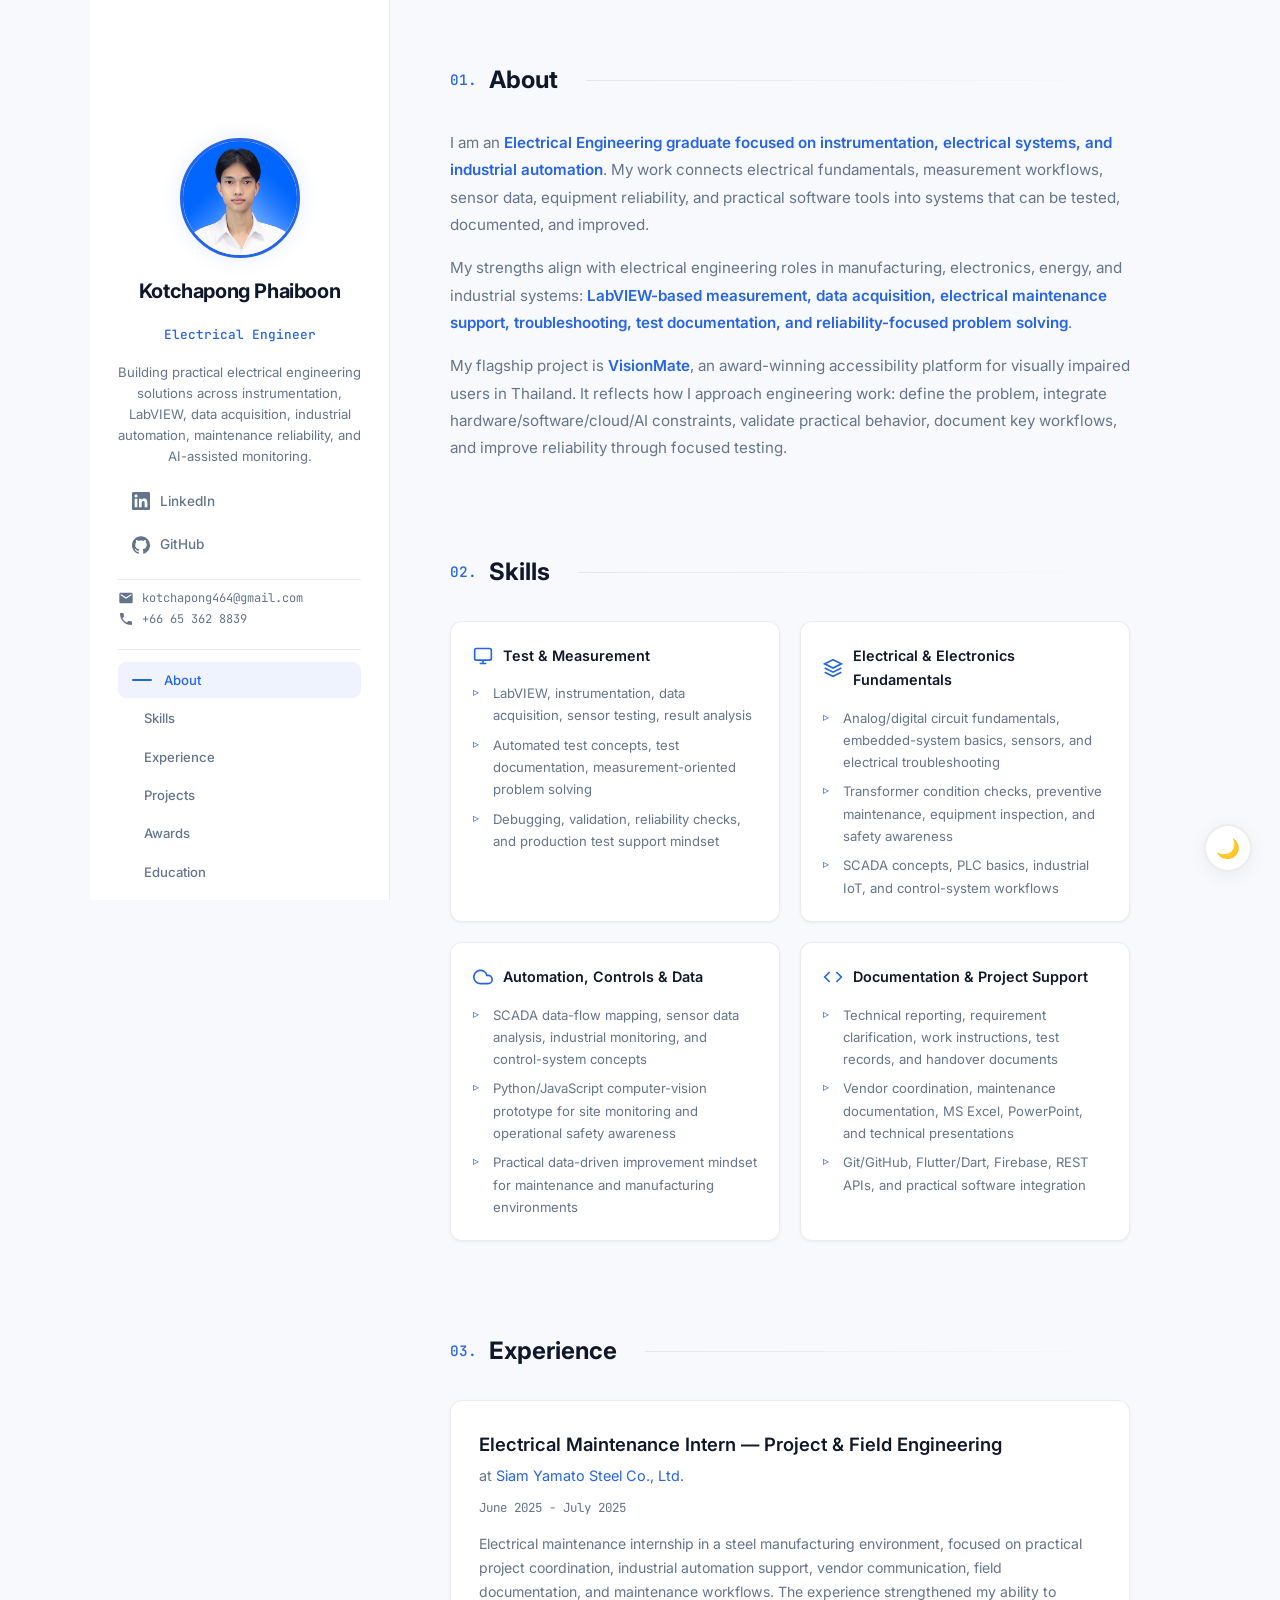
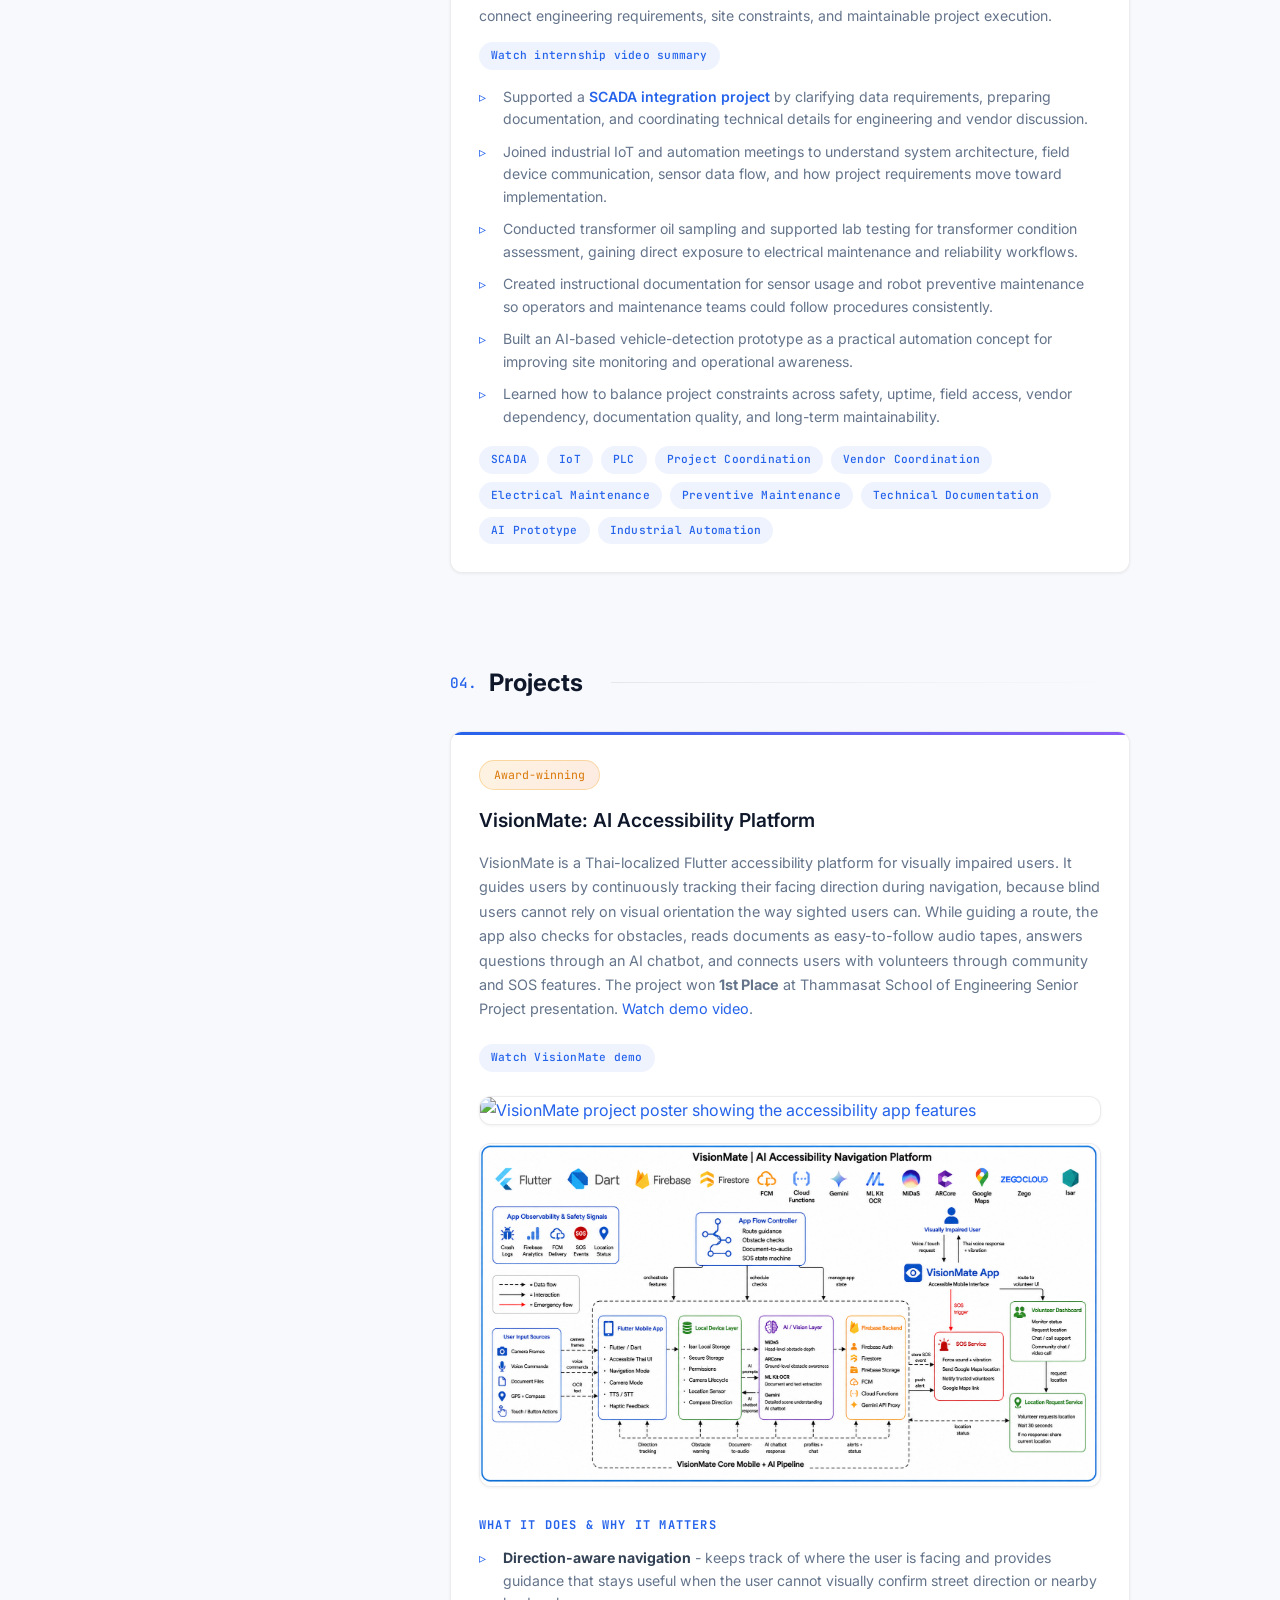
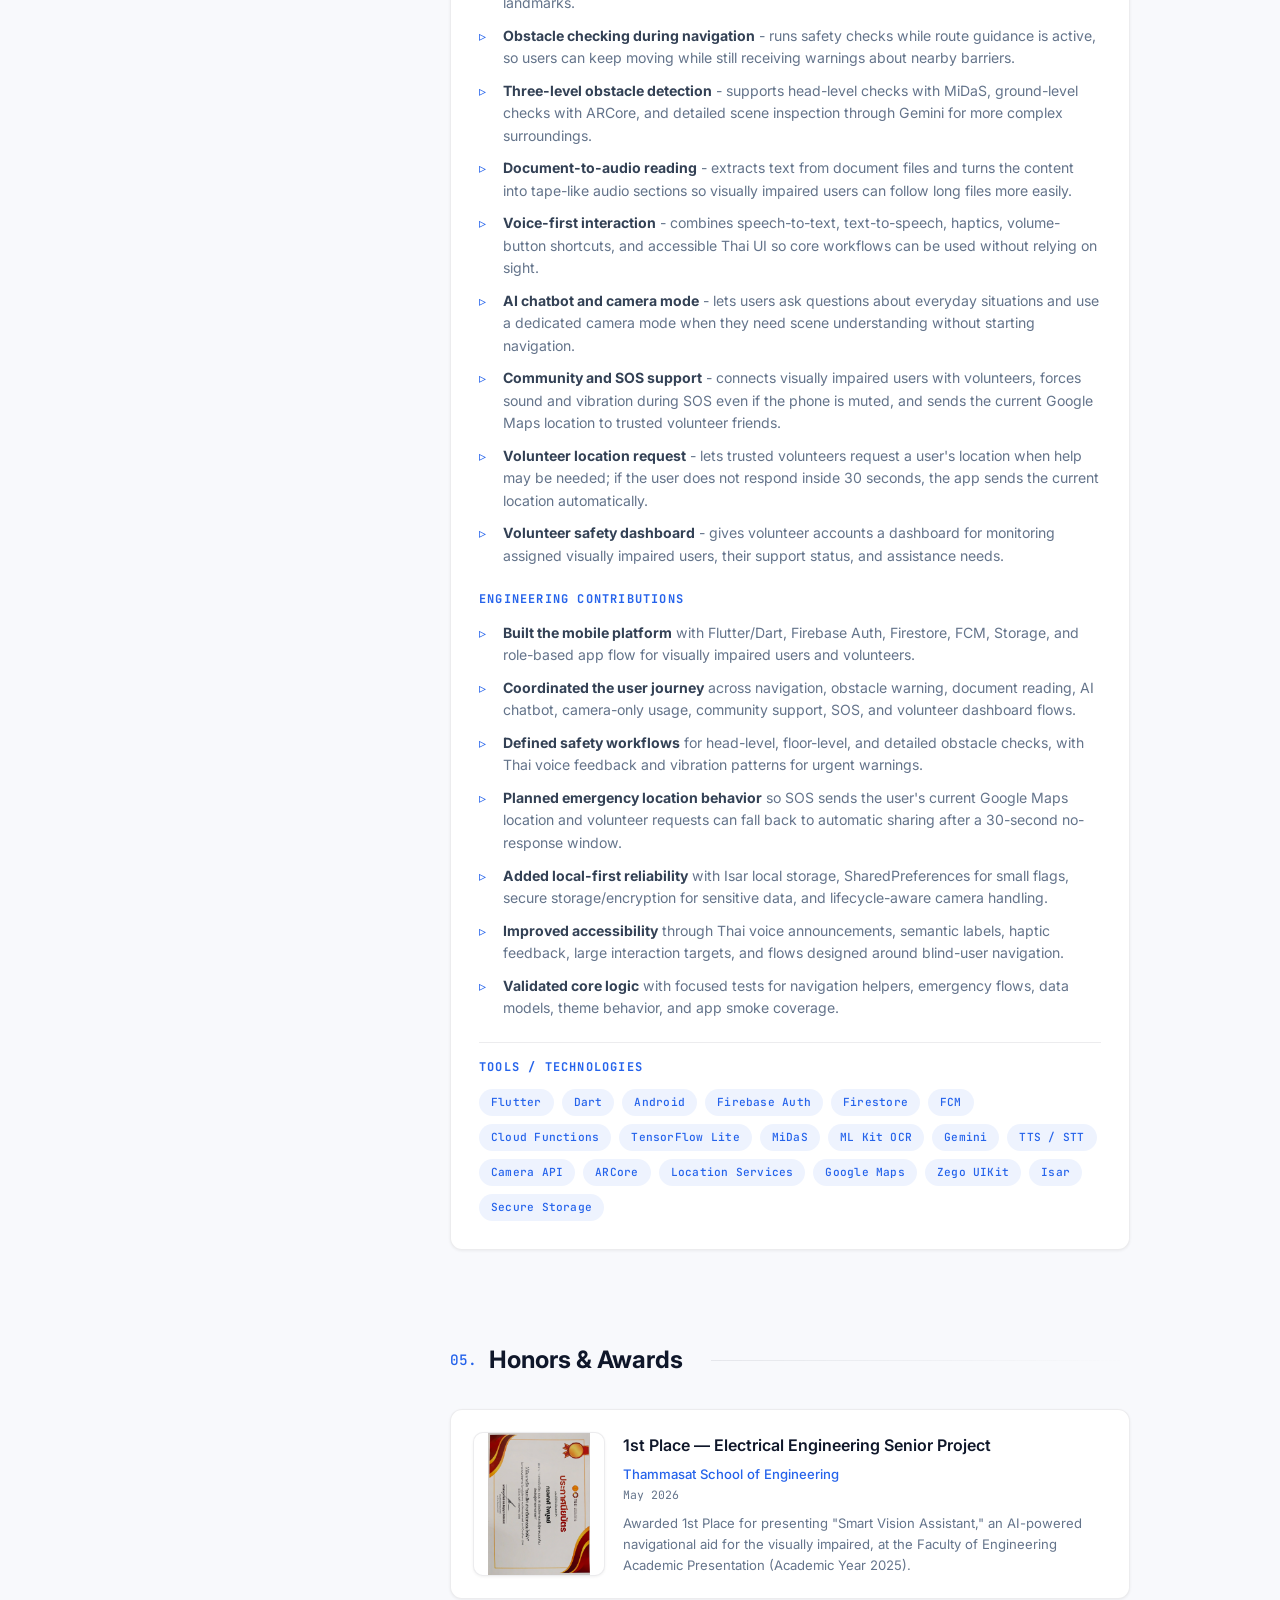
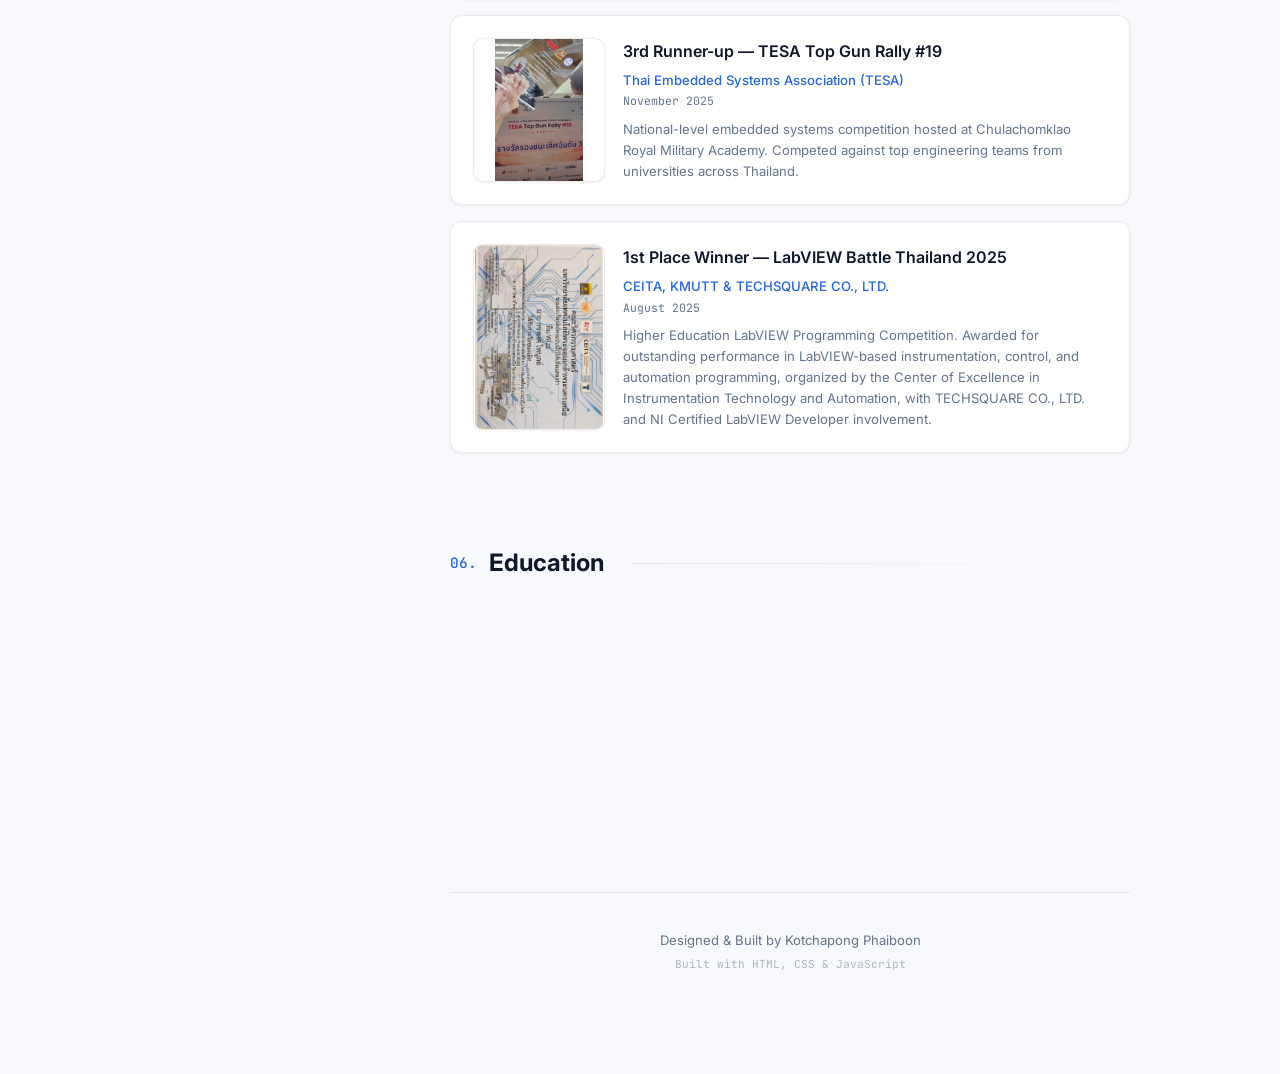
==== electrical/index.html @ c4447642 "Add electrical engineering portfolio" ====
﻿<!DOCTYPE html>
<html lang="en">

<head>
  <meta charset="UTF-8" />
  <meta name="viewport" content="width=device-width, initial-scale=1.0" />
  <title>Kotchapong Phaiboon | Electrical Engineer</title>
  <meta name="description"
    content="Portfolio of Kotchapong Phaiboon — Electrical Engineer focused on LabVIEW, instrumentation, test and measurement, industrial automation, electrical maintenance, and AI-assisted engineering projects." />
  <meta property="og:title" content="Kotchapong Phaiboon | Electrical Engineer" />
  <meta property="og:description"
    content="Electrical Engineer focused on LabVIEW, instrumentation, test and measurement, industrial automation, electrical maintenance, and AI-assisted engineering projects." />
  <meta property="og:type" content="website" />
  <link rel="preconnect" href="https://fonts.googleapis.com" />
  <link rel="preconnect" href="https://fonts.gstatic.com" crossorigin />
  <link
    href="https://fonts.googleapis.com/css2?family=Inter:wght@300;400;500;600;700&family=JetBrains+Mono:wght@400;500&display=swap"
    rel="stylesheet" />
  <link rel="stylesheet" href="style.css?v=8" />
</head>

<body>
  <div class="page-wrapper">
    <!-- ============ SIDEBAR ============ -->
    <aside class="sidebar" id="sidebar">
      <button class="mobile-close" id="mobile-close" aria-label="Close menu">&times;</button>
      <div class="sidebar-inner">
        <div class="profile-photo-wrapper">
          <img src="รูปภาพหน้าตรง.jpg" alt="Kotchapong Phaiboon" class="profile-photo"
            onerror="this.src='data:image/svg+xml,<svg xmlns=%22http://www.w3.org/2000/svg%22 width=%22120%22 height=%22120%22 viewBox=%220 0 120 120%22><rect fill=%22%231e293b%22 width=%22120%22 height=%22120%22/><text fill=%22%232563eb%22 font-size=%2240%22 x=%2250%25%22 y=%2255%25%22 text-anchor=%22middle%22>KP</text></svg>'" />
        </div>
        <h1 class="sidebar-name">Kotchapong Phaiboon</h1>
        <p class="sidebar-title">Electrical Engineer</p>
        <p class="sidebar-bio">Building practical electrical engineering solutions across instrumentation, LabVIEW, data acquisition, industrial automation, maintenance reliability, and AI-assisted monitoring.</p>

        <div class="sidebar-links">
          <a href="https://www.linkedin.com/in/kotchapong-phaiboon/" target="_blank" rel="noopener"
            class="sidebar-link">
            <svg width="18" height="18" viewBox="0 0 24 24" fill="currentColor">
              <path
                d="M20.447 20.452h-3.554v-5.569c0-1.328-.027-3.037-1.852-3.037-1.853 0-2.136 1.445-2.136 2.939v5.667H9.351V9h3.414v1.561h.046c.477-.9 1.637-1.85 3.37-1.85 3.601 0 4.267 2.37 4.267 5.455v6.286zM5.337 7.433c-1.144 0-2.063-.926-2.063-2.065 0-1.138.92-2.063 2.063-2.063 1.14 0 2.064.925 2.064 2.063 0 1.139-.925 2.065-2.064 2.065zm1.782 13.019H3.555V9h3.564v11.452zM22.225 0H1.771C.792 0 0 .774 0 1.729v20.542C0 23.227.792 24 1.771 24h20.451C23.2 24 24 23.227 24 22.271V1.729C24 .774 23.2 0 22.222 0h.003z" />
            </svg>
            LinkedIn
          </a>
          <a href="https://github.com/kimkotchapong" target="_blank" rel="noopener" class="sidebar-link">
            <svg width="18" height="18" viewBox="0 0 24 24" fill="currentColor">
              <path
                d="M12 .297c-6.63 0-12 5.373-12 12 0 5.303 3.438 9.8 8.205 11.385.6.113.82-.258.82-.577 0-.285-.01-1.04-.015-2.04-3.338.724-4.042-1.61-4.042-1.61C4.422 18.07 3.633 17.7 3.633 17.7c-1.087-.744.084-.729.084-.729 1.205.084 1.838 1.236 1.838 1.236 1.07 1.835 2.809 1.305 3.495.998.108-.776.417-1.305.76-1.605-2.665-.3-5.466-1.332-5.466-5.93 0-1.31.465-2.38 1.235-3.22-.135-.303-.54-1.523.105-3.176 0 0 1.005-.322 3.3 1.23.96-.267 1.98-.399 3-.405 1.02.006 2.04.138 3 .405 2.28-1.552 3.285-1.23 3.285-1.23.645 1.653.24 2.873.12 3.176.765.84 1.23 1.91 1.23 3.22 0 4.61-2.805 5.625-5.475 5.92.42.36.81 1.096.81 2.22 0 1.606-.015 2.896-.015 3.286 0 .315.21.69.825.57C20.565 22.092 24 17.592 24 12.297c0-6.627-5.373-12-12-12" />
            </svg>
            GitHub
          </a>
        </div>

        <div class="sidebar-contact">
          <a href="mailto:kotchapong464@gmail.com" class="email-link">
            <svg width="16" height="16" viewBox="0 0 24 24" fill="currentColor">
              <path
                d="M20 4H4c-1.1 0-1.99.9-1.99 2L2 18c0 1.1.9 2 2 2h16c1.1 0 2-.9 2-2V6c0-1.1-.9-2-2-2zm0 4l-8 5-8-5V6l8 5 8-5v2z" />
            </svg>
            kotchapong464@gmail.com
          </a>
          <a href="tel:+66653628839" class="email-link">
            <svg width="16" height="16" viewBox="0 0 24 24" fill="currentColor">
              <path
                d="M6.62 10.79c1.44 2.83 3.76 5.15 6.59 6.59l2.2-2.2c.27-.27.67-.36 1.02-.24 1.12.37 2.33.57 3.57.57.55 0 1 .45 1 1V20c0 .55-.45 1-1 1C10.61 21 3 13.39 3 4c0-.55.45-1 1-1h3.5c.55 0 1 .45 1 1 0 1.24.2 2.45.57 3.57.11.35.03.74-.25 1.02l-2.2 2.2z" />
            </svg>
            +66 65 362 8839
          </a>
        </div>

        <nav class="sidebar-nav">
          <a href="#about" class="nav-link active" data-section="about">About</a>
          <a href="#skills" class="nav-link" data-section="skills">Skills</a>
          <a href="#experience" class="nav-link" data-section="experience">Experience</a>
          <a href="#projects" class="nav-link" data-section="projects">Projects</a>
          <a href="#awards" class="nav-link" data-section="awards">Awards</a>
          <a href="#education" class="nav-link" data-section="education">Education</a>
        </nav>
      </div>
    </aside>

    <!-- ============ MOBILE HEADER ============ -->
    <header class="mobile-header" id="mobile-header">
      <span class="mobile-logo">KP</span>
      <button class="hamburger" id="hamburger" aria-label="Open menu">
        <span></span><span></span><span></span>
      </button>
    </header>

    <!-- ============ MOBILE HERO (visible only on mobile) ============ -->
    <section class="mobile-hero">
      <div class="mobile-hero-inner">
        <div class="profile-photo-wrapper">
          <img src="รูปภาพหน้าตรง.jpg" 
               alt="Kotchapong Phaiboon" 
               class="profile-photo"
               onerror="this.src='data:image/svg+xml,<svg xmlns=%22http://www.w3.org/2000/svg%22 width=%22120%22 height=%22120%22 viewBox=%220 0 120 120%22><rect fill=%22%231e293b%22 width=%22120%22 height=%22120%22/><text fill=%22%232563eb%22 font-size=%2240%22 x=%2250%25%22 y=%2255%25%22 text-anchor=%22middle%22>KP</text></svg>'" />
        </div>
        <h1 class="sidebar-name">Kotchapong Phaiboon</h1>
        <p class="sidebar-title">Electrical Engineer</p>
        <p class="sidebar-bio">Building practical electrical engineering solutions across instrumentation, LabVIEW, data acquisition, industrial automation, maintenance reliability, and AI-assisted monitoring.</p>
        <div class="mobile-hero-links">
          <a href="https://www.linkedin.com/in/kotchapong-phaiboon/" target="_blank" rel="noopener">LinkedIn</a>
          <span>|</span>
          <a href="https://github.com/kimkotchapong" target="_blank" rel="noopener">GitHub</a>
        </div>
        <p class="mobile-hero-email">kotchapong464@gmail.com</p>
        <p class="mobile-hero-email">+66 65 362 8839</p>
      </div>
    </section>

    <!-- ============ MAIN CONTENT ============ -->
    <main class="main-content">

      <!-- ABOUT -->
      <section id="about" class="section">
        <h2 class="section-heading"><span class="heading-number">01.</span> About</h2>
        <div class="about-content">
          <p>I am an <span class="highlight">Electrical Engineering graduate focused on instrumentation, electrical systems, and industrial automation</span>. My work connects electrical fundamentals, measurement workflows, sensor data, equipment reliability, and practical software tools into systems that can be tested, documented, and improved.</p>
          <p>My strengths align with electrical engineering roles in manufacturing, electronics, energy, and industrial systems: <span class="highlight">LabVIEW-based measurement, data acquisition, electrical maintenance support, troubleshooting, test documentation, and reliability-focused problem solving</span>.</p>
          <p>My flagship project is <span class="highlight">VisionMate</span>, an award-winning accessibility platform for visually impaired users in Thailand. It reflects how I approach engineering work: define the problem, integrate hardware/software/cloud/AI constraints, validate practical behavior, document key workflows, and improve reliability through focused testing.</p>
        </div>
      </section>

      <!-- SKILLS -->
      <section id="skills" class="section">
        <h2 class="section-heading"><span class="heading-number">02.</span> Skills</h2>
        <div class="skills-grid">
          <div class="skill-category">
            <h3 class="skill-category-title">
              <svg width="20" height="20" viewBox="0 0 24 24" fill="none" stroke="currentColor" stroke-width="2">
                <rect x="2" y="3" width="20" height="14" rx="2" />
                <path d="M8 21h8M12 17v4" />
              </svg>
              Test & Measurement
            </h3>
            <ul class="skill-list">
              <li>LabVIEW, instrumentation, data acquisition, sensor testing, result analysis</li>
              <li>Automated test concepts, test documentation, measurement-oriented problem solving</li>
              <li>Debugging, validation, reliability checks, and production test support mindset</li>
            </ul>
          </div>
          <div class="skill-category">
            <h3 class="skill-category-title">
              <svg width="20" height="20" viewBox="0 0 24 24" fill="none" stroke="currentColor" stroke-width="2">
                <path d="M12 2L2 7l10 5 10-5-10-5zM2 17l10 5 10-5M2 12l10 5 10-5" />
              </svg>
              Electrical & Electronics Fundamentals
            </h3>
            <ul class="skill-list">
              <li>Analog/digital circuit fundamentals, embedded-system basics, sensors, and electrical troubleshooting</li>
              <li>Transformer condition checks, preventive maintenance, equipment inspection, and safety awareness</li>
              <li>SCADA concepts, PLC basics, industrial IoT, and control-system workflows</li>
            </ul>
          </div>
          <div class="skill-category">
            <h3 class="skill-category-title">
              <svg width="20" height="20" viewBox="0 0 24 24" fill="none" stroke="currentColor" stroke-width="2">
                <path d="M18 10h-1.26A8 8 0 1 0 9 20h9a5 5 0 0 0 0-10z" />
              </svg>
              Automation, Controls & Data
            </h3>
            <ul class="skill-list">
              <li>SCADA data-flow mapping, sensor data analysis, industrial monitoring, and control-system concepts</li>
              <li>Python/JavaScript computer-vision prototype for site monitoring and operational safety awareness</li>
              <li>Practical data-driven improvement mindset for maintenance and manufacturing environments</li>
            </ul>
          </div>
          <div class="skill-category">
            <h3 class="skill-category-title">
              <svg width="20" height="20" viewBox="0 0 24 24" fill="none" stroke="currentColor" stroke-width="2">
                <polyline points="16 18 22 12 16 6" />
                <polyline points="8 6 2 12 8 18" />
              </svg>
              Documentation & Project Support
            </h3>
            <ul class="skill-list">
              <li>Technical reporting, requirement clarification, work instructions, test records, and handover documents</li>
              <li>Vendor coordination, maintenance documentation, MS Excel, PowerPoint, and technical presentations</li>
              <li>Git/GitHub, Flutter/Dart, Firebase, REST APIs, and practical software integration</li>
            </ul>
          </div>
        </div>
      </section>

      <!-- EXPERIENCE -->
      <section id="experience" class="section">
        <h2 class="section-heading"><span class="heading-number">03.</span> Experience</h2>

        <div class="experience-card">
          <div class="exp-header">
            <div>
              <h3 class="exp-title">Electrical Maintenance Intern — Project & Field Engineering</h3>
              <p class="exp-company">at <a href="https://www.siamyamatosteel.com/" target="_blank" rel="noopener">Siam
                  Yamato Steel Co., Ltd.</a></p>
            </div>
            <span class="exp-date">June 2025 - July 2025</span>
          </div>
          <p class="exp-description">Electrical maintenance internship in a steel manufacturing environment, focused on practical project coordination, industrial automation support, vendor communication, field documentation, and maintenance workflows. The experience strengthened my ability to connect engineering requirements, site constraints, and maintainable project execution.</p>
          <div class="exp-tags exp-links">
            <a class="tag" href="https://youtu.be/-WompSlIecE" target="_blank" rel="noopener">Watch internship video summary</a>
          </div>
          <ul class="exp-list">
            <li>Supported a <span class="highlight">SCADA integration project</span> by clarifying data requirements, preparing documentation, and coordinating technical details for engineering and vendor discussion.</li>
            <li>Joined industrial IoT and automation meetings to understand system architecture, field device communication, sensor data flow, and how project requirements move toward implementation.</li>
            <li>Conducted transformer oil sampling and supported lab testing for transformer condition assessment, gaining direct exposure to electrical maintenance and reliability workflows.</li>
            <li>Created instructional documentation for sensor usage and robot preventive maintenance so operators and maintenance teams could follow procedures consistently.</li>
            <li>Built an AI-based vehicle-detection prototype as a practical automation concept for improving site monitoring and operational awareness.</li>
            <li>Learned how to balance project constraints across safety, uptime, field access, vendor dependency, documentation quality, and long-term maintainability.</li>
          </ul>
          <div class="exp-tags">
            <span class="tag">SCADA</span>
            <span class="tag">IoT</span>
            <span class="tag">PLC</span>
            <span class="tag">Project Coordination</span>
            <span class="tag">Vendor Coordination</span>
            <span class="tag">Electrical Maintenance</span>
            <span class="tag">Preventive Maintenance</span>
            <span class="tag">Technical Documentation</span>
            <span class="tag">AI Prototype</span>
            <span class="tag">Industrial Automation</span>
          </div>
        </div>
      </section>

      <!-- PROJECTS -->
      <section id="projects" class="section">
        <h2 class="section-heading"><span class="heading-number">04.</span> Projects</h2>

        <div class="project-card featured">
          <div class="project-badge">Award-winning</div>
          <h3 class="project-title">
            <a href="https://youtu.be/IBXbAliZxeI" target="_blank" rel="noopener">
              VisionMate: AI Accessibility Platform
              <svg width="16" height="16" viewBox="0 0 24 24" fill="none" stroke="currentColor" stroke-width="2">
                <path d="M18 13v6a2 2 0 0 1-2 2H5a2 2 0 0 1-2-2V8a2 2 0 0 1 2-2h6M15 3h6v6M10 14L21 3" />
              </svg>
            </a>
          </h3>
          <p class="project-description">VisionMate is a Thai-localized Flutter accessibility platform for visually impaired users. It guides users by continuously tracking their facing direction during navigation, because blind users cannot rely on visual orientation the way sighted users can. While guiding a route, the app also checks for obstacles, reads documents as easy-to-follow audio tapes, answers questions through an AI chatbot, and connects users with volunteers through community and SOS features. The project won <strong>1st Place</strong> at Thammasat School of Engineering Senior Project presentation. <a href="https://youtu.be/IBXbAliZxeI" target="_blank" rel="noopener">Watch demo video</a>.</p>
          <div class="exp-tags exp-links">
            <a class="tag" href="https://youtu.be/IBXbAliZxeI" target="_blank" rel="noopener">Watch VisionMate demo</a>
          </div>

          <div class="project-media">
            <a href="assets/projects/visionmate/poster.png" target="_blank" rel="noopener">
              <img src="assets/projects/visionmate/poster.png" alt="VisionMate project poster showing the accessibility app features" loading="lazy" />
            </a>
            <a href="assets/projects/visionmate/architecture.png" target="_blank" rel="noopener">
              <img src="assets/projects/visionmate/architecture.png" alt="VisionMate architecture and data flow diagram" loading="lazy" />
            </a>
          </div>

          <div class="project-features">
            <h4>What It Does & Why It Matters</h4>
            <ul>
              <li><strong>Direction-aware navigation</strong> - keeps track of where the user is facing and provides guidance that stays useful when the user cannot visually confirm street direction or nearby landmarks.</li>
              <li><strong>Obstacle checking during navigation</strong> - runs safety checks while route guidance is active, so users can keep moving while still receiving warnings about nearby barriers.</li>
              <li><strong>Three-level obstacle detection</strong> - supports head-level checks with MiDaS, ground-level checks with ARCore, and detailed scene inspection through Gemini for more complex surroundings.</li>
              <li><strong>Document-to-audio reading</strong> - extracts text from document files and turns the content into tape-like audio sections so visually impaired users can follow long files more easily.</li>
              <li><strong>Voice-first interaction</strong> - combines speech-to-text, text-to-speech, haptics, volume-button shortcuts, and accessible Thai UI so core workflows can be used without relying on sight.</li>
              <li><strong>AI chatbot and camera mode</strong> - lets users ask questions about everyday situations and use a dedicated camera mode when they need scene understanding without starting navigation.</li>
              <li><strong>Community and SOS support</strong> - connects visually impaired users with volunteers, forces sound and vibration during SOS even if the phone is muted, and sends the current Google Maps location to trusted volunteer friends.</li>
              <li><strong>Volunteer location request</strong> - lets trusted volunteers request a user's location when help may be needed; if the user does not respond inside 30 seconds, the app sends the current location automatically.</li>
              <li><strong>Volunteer safety dashboard</strong> - gives volunteer accounts a dashboard for monitoring assigned visually impaired users, their support status, and assistance needs.</li>
            </ul>
          </div>

          <div class="project-features">
            <h4>Engineering Contributions</h4>
            <ul>
              <li><strong>Built the mobile platform</strong> with Flutter/Dart, Firebase Auth, Firestore, FCM, Storage, and role-based app flow for visually impaired users and volunteers.</li>
              <li><strong>Coordinated the user journey</strong> across navigation, obstacle warning, document reading, AI chatbot, camera-only usage, community support, SOS, and volunteer dashboard flows.</li>
              <li><strong>Defined safety workflows</strong> for head-level, floor-level, and detailed obstacle checks, with Thai voice feedback and vibration patterns for urgent warnings.</li>
              <li><strong>Planned emergency location behavior</strong> so SOS sends the user's current Google Maps location and volunteer requests can fall back to automatic sharing after a 30-second no-response window.</li>
              <li><strong>Added local-first reliability</strong> with Isar local storage, SharedPreferences for small flags, secure storage/encryption for sensitive data, and lifecycle-aware camera handling.</li>
              <li><strong>Improved accessibility</strong> through Thai voice announcements, semantic labels, haptic feedback, large interaction targets, and flows designed around blind-user navigation.</li>
              <li><strong>Validated core logic</strong> with focused tests for navigation helpers, emergency flows, data models, theme behavior, and app smoke coverage.</li>
            </ul>
          </div>
          
          <div class="project-tech">
            <h4>Tools / Technologies</h4>
            <div class="exp-tags">
              <span class="tag">Flutter</span>
              <span class="tag">Dart</span>
              <span class="tag">Android</span>
              <span class="tag">Firebase Auth</span>
              <span class="tag">Firestore</span>
              <span class="tag">FCM</span>
              <span class="tag">Cloud Functions</span>
              <span class="tag">TensorFlow Lite</span>
              <span class="tag">MiDaS</span>
              <span class="tag">ML Kit OCR</span>
              <span class="tag">Gemini</span>
              <span class="tag">TTS / STT</span>
              <span class="tag">Camera API</span>
              <span class="tag">ARCore</span>
              <span class="tag">Location Services</span>
              <span class="tag">Google Maps</span>
              <span class="tag">Zego UIKit</span>
              <span class="tag">Isar</span>
              <span class="tag">Secure Storage</span>
            </div>
          </div>
        </div>
      </section>

      <!-- AWARDS -->
      <section id="awards" class="section">
        <h2 class="section-heading"><span class="heading-number">05.</span> Honors & Awards</h2>

        <div class="awards-grid">
          <div class="award-card">
            <a class="award-media" href="assets/awards/01-senior-project-first-place.jpg" target="_blank" rel="noopener" aria-label="Open certificate image for 1st Place Electrical Engineering Senior Project">
              <img src="assets/awards/01-senior-project-first-place.jpg" alt="Certificate for 1st Place Electrical Engineering Senior Project" loading="lazy" />
            </a>
            <div class="award-content">
              <h3 class="award-title">1st Place — Electrical Engineering Senior Project</h3>
              <p class="award-issuer">Thammasat School of Engineering</p>
              <p class="award-date">May 2026</p>
              <p class="award-description">Awarded 1st Place for presenting "Smart Vision Assistant," an AI-powered
                navigational aid for the visually impaired, at the Faculty of Engineering Academic Presentation
                (Academic Year 2025).</p>
            </div>
          </div>

          <div class="award-card">
            <a class="award-media" href="assets/awards/02-tesa-top-gun.jpg" target="_blank" rel="noopener" aria-label="Open certificate image for TESA Top Gun Rally">
              <img src="assets/awards/02-tesa-top-gun.jpg" alt="Certificate for TESA Top Gun Rally award" loading="lazy" />
            </a>
            <div class="award-content">
              <h3 class="award-title">3rd Runner-up — TESA Top Gun Rally #19</h3>
              <p class="award-issuer">Thai Embedded Systems Association (TESA)</p>
              <p class="award-date">November 2025</p>
              <p class="award-description">National-level embedded systems competition hosted at Chulachomklao Royal
                Military Academy. Competed against top engineering teams from universities across Thailand.</p>
            </div>
          </div>

          <div class="award-card">
            <a class="award-media" href="assets/awards/03-labview-battle.jpg" target="_blank" rel="noopener" aria-label="Open certificate image for LabVIEW Battle Thailand 2025">
              <img src="assets/awards/03-labview-battle.jpg" alt="Certificate for 1st Place Winner LabVIEW Battle Thailand 2025" loading="lazy" />
            </a>
            <div class="award-content">
              <h3 class="award-title">1st Place Winner — LabVIEW Battle Thailand 2025</h3>
              <p class="award-issuer">CEITA, KMUTT &amp; TECHSQUARE CO., LTD.</p>
              <p class="award-date">August 2025</p>
              <p class="award-description">Higher Education LabVIEW Programming Competition. Awarded for outstanding
                performance in LabVIEW-based instrumentation, control, and automation programming, organized by the
                Center of Excellence in Instrumentation Technology and Automation, with TECHSQUARE CO., LTD. and NI
                Certified LabVIEW Developer involvement.</p>
            </div>
          </div>
        </div>
      </section>

      <!-- EDUCATION -->
      <section id="education" class="section">
        <h2 class="section-heading"><span class="heading-number">06.</span> Education</h2>

        <div class="education-card">
          <div class="edu-logo">
            <img src="assets/logo/thammasat.jpg" alt="Thammasat University logo" loading="lazy" />
          </div>
          <div class="edu-content">
            <h3 class="edu-degree">Bachelor of Engineering</h3>
            <p class="edu-school">Thammasat University</p>
            <p class="edu-major">Electrical Engineering</p>
            <p class="edu-date">2022 — 2026</p>
            <p class="edu-gpa">GPA: 3.20</p>
          </div>
        </div>
      </section>

      <!-- FOOTER -->
      <footer class="footer">
        <p>Designed & Built by Kotchapong Phaiboon</p>
        <p class="footer-note">Built with HTML, CSS & JavaScript</p>
      </footer>

    </main>
  </div><!-- end page-wrapper -->

  <!-- THEME TOGGLE -->
  <button class="theme-toggle" id="theme-toggle" aria-label="Toggle dark mode">
    <span class="icon-sun">☀️</span>
    <span class="icon-moon">🌙</span>
  </button>

  <script src="script.js?v=6"></script>
</body>

</html>
---- electrical/style.css ----
/* ======================================
   DESIGN SYSTEM — LIGHT THEME (DEFAULT)
   ====================================== */
:root {
  --bg-primary: #f8f9fc;
  --bg-secondary: #ffffff;
  --bg-card: #ffffff;
  --bg-card-hover: #f0f4ff;
  --text-primary: #334155;
  --text-secondary: #64748b;
  --text-heading: #0f172a;
  --accent: #2563eb;
  --accent-dim: rgba(37, 99, 235, 0.08);
  --accent-glow: rgba(37, 99, 235, 0.12);
  --highlight: #2563eb;
  --border-color: rgba(15, 23, 42, 0.08);
  --shadow-sm: 0 1px 3px rgba(0, 0, 0, 0.06);
  --shadow-md: 0 4px 20px rgba(0, 0, 0, 0.06);
  --shadow-lg: 0 10px 40px rgba(0, 0, 0, 0.08);
  --tag-bg: rgba(37, 99, 235, 0.08);
  --tag-color: #2563eb;
  --font-body: 'Inter', -apple-system, BlinkMacSystemFont, sans-serif;
  --font-mono: 'JetBrains Mono', 'Fira Code', monospace;
  --sidebar-width: 300px;
  --transition: 0.3s cubic-bezier(0.4, 0, 0.2, 1);
}

/* ======================================
   DARK THEME
   ====================================== */
[data-theme="dark"] {
  --bg-primary: #0a192f;
  --bg-secondary: #112240;
  --bg-card: #112240;
  --bg-card-hover: #1d3461;
  --text-primary: #ccd6f6;
  --text-secondary: #8892b0;
  --text-heading: #e6f1ff;
  --accent: #64ffda;
  --accent-dim: rgba(100, 255, 218, 0.1);
  --accent-glow: rgba(100, 255, 218, 0.15);
  --highlight: #64ffda;
  --border-color: rgba(100, 255, 218, 0.08);
  --shadow-sm: 0 1px 3px rgba(0, 0, 0, 0.2);
  --shadow-md: 0 4px 20px rgba(0, 0, 0, 0.2);
  --shadow-lg: 0 10px 40px rgba(0, 0, 0, 0.3);
  --tag-bg: rgba(100, 255, 218, 0.1);
  --tag-color: #64ffda;
}

/* ======================================
   RESET & BASE
   ====================================== */
*,
*::before,
*::after {
  margin: 0;
  padding: 0;
  box-sizing: border-box;
}

html {
  scroll-behavior: smooth;
  scroll-padding-top: 80px;
}

body {
  font-family: var(--font-body);
  background-color: var(--bg-primary);
  color: var(--text-primary);
  line-height: 1.7;
  font-size: 16px;
  overflow-x: hidden;
  transition: background-color var(--transition), color var(--transition);
}

a {
  color: var(--accent);
  text-decoration: none;
  transition: color var(--transition);
}

a:hover {
  opacity: 0.8;
}

::selection {
  background: var(--accent-dim);
  color: var(--accent);
}

/* ======================================
   SCROLLBAR
   ====================================== */
::-webkit-scrollbar {
  width: 6px;
}

::-webkit-scrollbar-track {
  background: var(--bg-primary);
}

::-webkit-scrollbar-thumb {
  background: var(--text-secondary);
  border-radius: 3px;
  opacity: 0.4;
}

/* ======================================
   THEME TOGGLE
   ====================================== */
.theme-toggle {
  position: fixed;
  bottom: 28px;
  right: 28px;
  width: 48px;
  height: 48px;
  border-radius: 50%;
  border: 2px solid var(--border-color);
  background: var(--bg-secondary);
  color: var(--text-primary);
  cursor: pointer;
  display: flex;
  align-items: center;
  justify-content: center;
  font-size: 1.2rem;
  z-index: 300;
  transition: all var(--transition);
  box-shadow: var(--shadow-md);
}

.theme-toggle:hover {
  transform: scale(1.1);
  border-color: var(--accent);
  color: var(--accent);
  box-shadow: var(--shadow-lg);
}

.theme-toggle .icon-sun,
.theme-toggle .icon-moon {
  position: absolute;
  transition: opacity 0.3s, transform 0.3s;
}

.theme-toggle .icon-moon {
  opacity: 1;
  transform: scale(1);
}

.theme-toggle .icon-sun {
  opacity: 0;
  transform: scale(0.5);
}

[data-theme="dark"] .theme-toggle .icon-moon {
  opacity: 0;
  transform: scale(0.5);
}

[data-theme="dark"] .theme-toggle .icon-sun {
  opacity: 1;
  transform: scale(1);
}

/* ======================================
   PAGE WRAPPER — CENTERED LAYOUT
   ====================================== */
.page-wrapper {
  display: flex;
  max-width: 1100px;
  margin: 0 auto;
  min-height: 100vh;
}

/* ======================================
   SIDEBAR
   ====================================== */
.sidebar {
  position: sticky;
  top: 0;
  width: var(--sidebar-width);
  height: 100vh;
  flex-shrink: 0;
  background: var(--bg-secondary);
  border-right: 1px solid var(--border-color);
  display: flex;
  align-items: center;
  justify-content: center;
  z-index: 100;
  overflow-y: auto;
  transition: background-color var(--transition), border-color var(--transition);
}

.sidebar-inner {
  padding: 160px 28px 32px;
  /* เปลี่ยนเลข 85px ให้เพิ่ม/ลดได้ตามต้องการเพื่อให้ตรงกับ About */
  display: flex;
  flex-direction: column;
  align-items: center;
  text-align: center;
  gap: 16px;
  width: 100%;
}

.mobile-close {
  display: none;
}

/* Profile Photo — FIXED OVERFLOW */
.profile-photo-wrapper {
  position: relative;
  width: 120px;
  height: 120px;
  min-width: 120px;
  min-height: 120px;
  border-radius: 50%;
  overflow: hidden;
  border: 3px solid var(--accent);
  box-shadow: 0 0 20px var(--accent-glow);
  transition: transform var(--transition), box-shadow var(--transition);
  flex-shrink: 0;
}

.profile-photo-wrapper:hover {
  transform: scale(1.05);
  box-shadow: 0 0 35px var(--accent-glow);
}

.profile-photo {
  width: 100%;
  height: 100%;
  object-fit: cover;
  object-position: center top;
  /* ดึงขอบบนสุดของภาพลงมา จะได้ไม่โดนตัดหัว */
  /* transform: scale(1.15); ปิดการซูมออกไปก่อน หัวจะได้ไม่ขาด */
  display: block;
}

/* Sidebar Text */
.sidebar-name {
  font-size: 1.25rem;
  font-weight: 700;
  color: var(--text-heading);
  letter-spacing: -0.02em;
  transition: color var(--transition);
}

.sidebar-title {
  font-family: var(--font-mono);
  font-size: 0.8rem;
  color: var(--accent);
  font-weight: 500;
  transition: color var(--transition);
}

.sidebar-bio {
  font-size: 0.82rem;
  color: var(--text-secondary);
  line-height: 1.6;
  transition: color var(--transition);
}

/* Sidebar Links */
.sidebar-links {
  display: flex;
  flex-direction: column;
  gap: 6px;
  width: 100%;
}

.sidebar-link {
  display: flex;
  align-items: center;
  gap: 10px;
  padding: 7px 14px;
  border-radius: 8px;
  color: var(--text-secondary);
  font-size: 0.85rem;
  font-weight: 500;
  transition: all var(--transition);
}

.sidebar-link:hover {
  background: var(--accent-dim);
  color: var(--accent);
  transform: translateX(4px);
  opacity: 1;
}

.sidebar-link svg {
  flex-shrink: 0;
}

/* Contact */
.sidebar-contact {
  width: 100%;
  padding-top: 8px;
  border-top: 1px solid var(--border-color);
}

.email-link {
  display: flex;
  align-items: center;
  gap: 8px;
  font-size: 0.75rem;
  font-family: var(--font-mono);
  color: var(--text-secondary);
  transition: color var(--transition);
}

.email-link:hover {
  color: var(--accent);
  opacity: 1;
}

/* Sidebar Nav */
.sidebar-nav {
  display: flex;
  flex-direction: column;
  gap: 2px;
  width: 100%;
  margin-top: 4px;
  padding-top: 12px;
  border-top: 1px solid var(--border-color);
}

.nav-link {
  display: flex;
  align-items: center;
  gap: 12px;
  padding: 7px 14px;
  border-radius: 8px;
  color: var(--text-secondary);
  font-size: 0.82rem;
  font-weight: 500;
  transition: all var(--transition);
  position: relative;
}

.nav-link::before {
  content: '';
  width: 0;
  height: 2px;
  background: var(--accent);
  transition: width var(--transition);
  border-radius: 1px;
}

.nav-link:hover,
.nav-link.active {
  color: var(--accent);
  background: var(--accent-dim);
  opacity: 1;
}

.nav-link:hover::before,
.nav-link.active::before {
  width: 20px;
}

/* ======================================
   MOBILE HEADER
   ====================================== */
.mobile-header {
  display: none;
}

/* ======================================
   MOBILE HERO (hidden on desktop)
   ====================================== */
.mobile-hero {
  display: none;
}

/* ======================================
   MAIN CONTENT
   ====================================== */
.main-content {
  flex: 1;
  padding: 60px 60px;
  min-width: 0;
}

/* ======================================
   SECTIONS
   ====================================== */
.section {
  margin-bottom: 90px;
  animation: fadeInUp 0.6s ease-out both;
}

.section:nth-child(1) {
  animation-delay: 0.1s;
}

.section:nth-child(2) {
  animation-delay: 0.2s;
}

.section:nth-child(3) {
  animation-delay: 0.3s;
}

.section:nth-child(4) {
  animation-delay: 0.4s;
}

.section:nth-child(5) {
  animation-delay: 0.5s;
}

.section:nth-child(6) {
  animation-delay: 0.6s;
}

@keyframes fadeInUp {
  from {
    opacity: 0;
    transform: translateY(30px);
  }

  to {
    opacity: 1;
    transform: translateY(0);
  }
}

.section-heading {
  font-size: 1.5rem;
  font-weight: 700;
  color: var(--text-heading);
  margin-bottom: 28px;
  display: flex;
  align-items: center;
  gap: 12px;
  transition: color var(--transition);
}

.section-heading::after {
  content: '';
  flex: 1;
  height: 1px;
  background: linear-gradient(90deg, var(--border-color), transparent);
  margin-left: 16px;
}

.heading-number {
  font-family: var(--font-mono);
  font-size: 0.9rem;
  color: var(--accent);
  font-weight: 500;
}

/* ======================================
   ABOUT
   ====================================== */
.about-content p {
  margin-bottom: 16px;
  color: var(--text-secondary);
  font-size: 0.95rem;
  line-height: 1.8;
}

.highlight {
  color: var(--accent);
  font-weight: 600;
}

/* ======================================
   SKILLS
   ====================================== */
.skills-grid {
  display: grid;
  grid-template-columns: repeat(auto-fit, minmax(230px, 1fr));
  gap: 20px;
}

.skill-category {
  background: var(--bg-card);
  border: 1px solid var(--border-color);
  border-radius: 12px;
  padding: 22px;
  transition: all var(--transition);
  box-shadow: var(--shadow-sm);
}

.skill-category:hover {
  border-color: var(--accent);
  transform: translateY(-4px);
  box-shadow: var(--shadow-lg);
}

.skill-category-title {
  display: flex;
  align-items: center;
  gap: 10px;
  font-size: 0.9rem;
  font-weight: 600;
  color: var(--text-heading);
  margin-bottom: 14px;
}

.skill-category-title svg {
  color: var(--accent);
  flex-shrink: 0;
}

.skill-list {
  list-style: none;
  display: flex;
  flex-direction: column;
  gap: 7px;
}

.skill-list li {
  font-size: 0.82rem;
  color: var(--text-secondary);
  padding-left: 20px;
  position: relative;
}

.skill-list li::before {
  content: '▹';
  position: absolute;
  left: 0;
  color: var(--accent);
  font-size: 0.75rem;
}

/* ======================================
   EXPERIENCE
   ====================================== */
.experience-card {
  background: var(--bg-card);
  border: 1px solid var(--border-color);
  border-radius: 12px;
  padding: 28px;
  transition: all var(--transition);
  box-shadow: var(--shadow-sm);
}

.experience-card:hover {
  border-color: var(--accent);
  box-shadow: var(--shadow-md);
}

.exp-header {
  display: flex;
  justify-content: space-between;
  align-items: flex-start;
  margin-bottom: 14px;
  flex-wrap: wrap;
  gap: 8px;
}

.exp-title {
  font-size: 1.15rem;
  font-weight: 600;
  color: var(--text-heading);
}

.exp-company {
  font-size: 0.9rem;
  color: var(--text-secondary);
  margin-top: 4px;
}

.exp-company a {
  color: var(--accent);
}

.exp-date {
  font-family: var(--font-mono);
  font-size: 0.78rem;
  color: var(--text-secondary);
  white-space: nowrap;
}

.exp-description {
  color: var(--text-secondary);
  font-size: 0.88rem;
  margin-bottom: 14px;
}

.exp-list {
  list-style: none;
  margin-bottom: 18px;
}

.exp-list li {
  padding-left: 24px;
  position: relative;
  margin-bottom: 10px;
  font-size: 0.88rem;
  color: var(--text-secondary);
  line-height: 1.6;
}

.exp-list li::before {
  content: '▹';
  position: absolute;
  left: 0;
  color: var(--accent);
}

.exp-tags {
  display: flex;
  flex-wrap: wrap;
  gap: 8px;
}

.exp-links {
  margin-bottom: 16px;
}

.tag {
  font-family: var(--font-mono);
  font-size: 0.7rem;
  padding: 4px 12px;
  border-radius: 20px;
  background: var(--tag-bg);
  color: var(--tag-color);
  font-weight: 500;
  letter-spacing: 0.02em;
  transition: all var(--transition);
}

a.tag {
  display: inline-flex;
  align-items: center;
  min-height: 28px;
}

.tag:hover {
  opacity: 0.8;
}

/* ======================================
   PROJECTS
   ====================================== */
.project-card {
  background: var(--bg-card);
  border: 1px solid var(--border-color);
  border-radius: 12px;
  padding: 28px;
  transition: all var(--transition);
  position: relative;
  overflow: hidden;
  box-shadow: var(--shadow-sm);
}

.project-card::before {
  content: '';
  position: absolute;
  top: 0;
  left: 0;
  right: 0;
  height: 3px;
  background: linear-gradient(90deg, var(--accent), #8b5cf6, var(--accent));
  background-size: 200% 100%;
  animation: shimmer 3s ease-in-out infinite;
}

@keyframes shimmer {

  0%,
  100% {
    background-position: 0% 50%;
  }

  50% {
    background-position: 100% 50%;
  }
}

.project-card:hover {
  border-color: var(--accent);
  box-shadow: var(--shadow-lg);
  transform: translateY(-4px);
}

.project-badge {
  display: inline-block;
  font-family: var(--font-mono);
  font-size: 0.72rem;
  padding: 4px 14px;
  border-radius: 20px;
  background: linear-gradient(135deg, rgba(245, 158, 11, 0.12), rgba(234, 88, 12, 0.12));
  color: #d97706;
  border: 1px solid rgba(245, 158, 11, 0.3);
  margin-bottom: 14px;
}

[data-theme="dark"] .project-badge {
  background: linear-gradient(135deg, rgba(255, 215, 0, 0.15), rgba(255, 165, 0, 0.15));
  color: #ffd700;
  border-color: rgba(255, 215, 0, 0.3);
}

.project-title {
  font-size: 1.2rem;
  font-weight: 600;
  margin-bottom: 14px;
}

.project-title a {
  color: var(--text-heading);
  display: inline-flex;
  align-items: center;
  gap: 8px;
  transition: color var(--transition);
}

.project-title a:hover {
  color: var(--accent);
  opacity: 1;
}

.project-title a svg {
  opacity: 0;
  transition: opacity var(--transition), transform var(--transition);
}

.project-title a:hover svg {
  opacity: 1;
  transform: translate(2px, -2px);
}

.project-description {
  color: var(--text-secondary);
  font-size: 0.9rem;
  margin-bottom: 22px;
  line-height: 1.7;
}

.project-media {
  margin: 24px 0 28px;
}

.project-media a {
  display: block;
  border: 1px solid var(--border-color);
  border-radius: 12px;
  overflow: hidden;
  background: #fff;
  box-shadow: var(--shadow-sm);
  padding: 0;
  transition: transform var(--transition), border-color var(--transition), box-shadow var(--transition);
}

.project-media a:hover {
  border-color: var(--accent);
  transform: translateY(-3px);
  box-shadow: var(--shadow-md);
}

.project-media a + a {
  margin-top: 18px;
}

.project-media img {
  width: 100%;
  height: auto;
  display: block;
}

.project-features {
  margin-bottom: 22px;
}

.project-features h4,
.project-tech h4 {
  font-family: var(--font-mono);
  font-size: 0.75rem;
  color: var(--accent);
  text-transform: uppercase;
  letter-spacing: 0.1em;
  margin-bottom: 12px;
}

.project-features ul {
  list-style: none;
}

.project-features li {
  padding-left: 24px;
  position: relative;
  margin-bottom: 10px;
  font-size: 0.88rem;
  color: var(--text-secondary);
  line-height: 1.6;
}

.project-features li::before {
  content: '▹';
  position: absolute;
  left: 0;
  color: var(--accent);
}

.project-features li strong {
  color: var(--text-primary);
}

.project-tech {
  padding-top: 14px;
  border-top: 1px solid var(--border-color);
}

/* ======================================
   AWARDS
   ====================================== */
.awards-grid {
  display: flex;
  flex-direction: column;
  gap: 16px;
}

.award-card {
  display: flex;
  gap: 18px;
  background: var(--bg-card);
  border: 1px solid var(--border-color);
  border-radius: 12px;
  padding: 22px;
  transition: all var(--transition);
  box-shadow: var(--shadow-sm);
}

.award-card:hover {
  border-color: var(--accent);
  transform: translateX(6px);
  box-shadow: var(--shadow-md);
}

.award-icon {
  font-size: 1.8rem;
  flex-shrink: 0;
  display: flex;
  align-items: flex-start;
  padding-top: 2px;
}

.award-media {
  width: 132px;
  aspect-ratio: 4 / 3;
  flex-shrink: 0;
  display: block;
  border: 1px solid var(--border-color);
  border-radius: 10px;
  background: var(--bg-secondary);
  overflow: hidden;
  box-shadow: var(--shadow-sm);
}

.award-media img {
  width: 100%;
  height: 100%;
  display: block;
  object-fit: contain;
}

.award-media:hover {
  opacity: 1;
  border-color: var(--accent);
}

.award-title {
  font-size: 1rem;
  font-weight: 600;
  color: var(--text-heading);
  margin-bottom: 4px;
}

.award-issuer {
  font-size: 0.82rem;
  color: var(--accent);
  font-weight: 500;
}

.award-date {
  font-family: var(--font-mono);
  font-size: 0.72rem;
  color: var(--text-secondary);
  margin-bottom: 8px;
}

.award-description {
  font-size: 0.82rem;
  color: var(--text-secondary);
  line-height: 1.6;
}

/* ======================================
   EDUCATION
   ====================================== */
.education-card {
  display: flex;
  gap: 22px;
  align-items: center;
  background: var(--bg-card);
  border: 1px solid var(--border-color);
  border-radius: 12px;
  padding: 28px;
  transition: all var(--transition);
  box-shadow: var(--shadow-sm);
}

.education-card:hover {
  border-color: var(--accent);
  box-shadow: var(--shadow-md);
}

.edu-logo {
  flex-shrink: 0;
  width: 64px;
  height: 64px;
  display: flex;
  align-items: center;
  justify-content: center;
  background: var(--accent-dim);
  border-radius: 12px;
  border: 1px solid var(--border-color);
  overflow: hidden;
}

.edu-logo img {
  width: 100%;
  height: 100%;
  display: block;
  object-fit: contain;
  padding: 6px;
  background: #ffffff;
}

.edu-degree {
  font-size: 1.1rem;
  font-weight: 600;
  color: var(--text-heading);
}

.edu-school {
  font-size: 0.9rem;
  color: var(--accent);
  font-weight: 500;
  margin-bottom: 4px;
}

.edu-major {
  font-size: 0.82rem;
  color: var(--text-secondary);
}

.edu-date {
  font-family: var(--font-mono);
  font-size: 0.78rem;
  color: var(--text-secondary);
  margin-top: 4px;
}

.edu-gpa {
  font-family: var(--font-mono);
  font-size: 0.82rem;
  color: var(--accent);
  font-weight: 500;
  margin-top: 4px;
}

/* ======================================
   FOOTER
   ====================================== */
.footer {
  text-align: center;
  padding: 36px 0;
  border-top: 1px solid var(--border-color);
  margin-top: 40px;
}

.footer p {
  font-size: 0.82rem;
  color: var(--text-secondary);
  margin-bottom: 4px;
}

.footer-note {
  font-family: var(--font-mono);
  font-size: 0.7rem !important;
  color: var(--text-secondary);
  opacity: 0.5;
}

/* ======================================
   RESPONSIVE
   ====================================== */
@media (max-width: 1024px) {
  .main-content {
    padding: 60px 40px;
  }
}

@media (max-width: 768px) {
  .sidebar {
    position: fixed;
    top: 0;
    left: 0;
    height: 100vh;
    transform: translateX(-100%);
    transition: transform var(--transition);
    width: 280px;
    z-index: 200;
  }

  .sidebar.open {
    transform: translateX(0);
    box-shadow: 10px 0 40px rgba(0, 0, 0, 0.3);
  }

  .mobile-close {
    display: block;
    position: absolute;
    top: 16px;
    right: 16px;
    background: none;
    border: none;
    color: var(--text-secondary);
    font-size: 2rem;
    cursor: pointer;
    z-index: 10;
    line-height: 1;
    padding: 4px 8px;
  }

  .mobile-close:hover {
    color: var(--accent);
  }

  .mobile-header {
    display: flex;
    justify-content: space-between;
    align-items: center;
    padding: 14px 20px;
    background: var(--bg-secondary);
    border-bottom: 1px solid var(--border-color);
    position: fixed;
    top: 0;
    left: 0;
    right: 0;
    z-index: 150;
    box-shadow: var(--shadow-sm);
  }

  .mobile-logo {
    font-family: var(--font-mono);
    font-size: 1.1rem;
    font-weight: 700;
    color: var(--accent);
  }

  .hamburger {
    background: none;
    border: none;
    cursor: pointer;
    display: flex;
    flex-direction: column;
    gap: 5px;
    padding: 4px;
  }

  .hamburger span {
    display: block;
    width: 22px;
    height: 2px;
    background: var(--text-primary);
    border-radius: 1px;
    transition: all var(--transition);
  }

  .page-wrapper {
    flex-direction: column;
  }

  .mobile-hero {
    display: block;
    padding: 78px 20px 24px;
    text-align: center;
  }

  .mobile-hero-inner {
    display: flex;
    flex-direction: column;
    align-items: center;
    gap: 12px;
  }

  .mobile-hero .profile-photo-wrapper {
    width: clamp(128px, 38vw, 150px);
    height: clamp(128px, 38vw, 150px);
    min-width: 128px;
    min-height: 128px;
  }

  .mobile-hero-links {
    display: flex;
    align-items: center;
    gap: 10px;
    font-size: 0.9rem;
    font-weight: 500;
  }

  .mobile-hero-links span {
    color: var(--text-secondary);
    opacity: 0.4;
  }

  .mobile-hero-email {
    font-family: var(--font-mono);
    font-size: 0.78rem;
    color: var(--text-secondary);
  }

  .main-content {
    margin-left: 0;
    padding: 20px 20px 40px;
  }

  .section {
    margin-bottom: 50px;
  }

  .project-card {
    overflow: hidden;
  }

  .project-media {
    width: 100%;
    max-width: 100%;
    margin: 20px 0 24px;
  }

  .project-media a,
  .project-media img {
    width: 100%;
    max-width: 100%;
  }

  .skills-grid {
    grid-template-columns: 1fr;
  }

  .exp-header {
    flex-direction: column;
  }

  .education-card {
    flex-direction: column;
    text-align: center;
  }

  .award-card {
    flex-direction: column;
    align-items: center;
    text-align: center;
  }

  .award-media {
    width: min(100%, 260px);
  }

  .theme-toggle {
    bottom: 20px;
    right: 20px;
    width: 42px;
    height: 42px;
  }
}

/* ======================================
   OVERLAY (mobile menu)
   ====================================== */
.overlay {
  display: none;
  position: fixed;
  top: 0;
  left: 0;
  right: 0;
  bottom: 0;
  background: rgba(0, 0, 0, 0.4);
  z-index: 190;
  backdrop-filter: blur(4px);
}

.overlay.active {
  display: block;
}
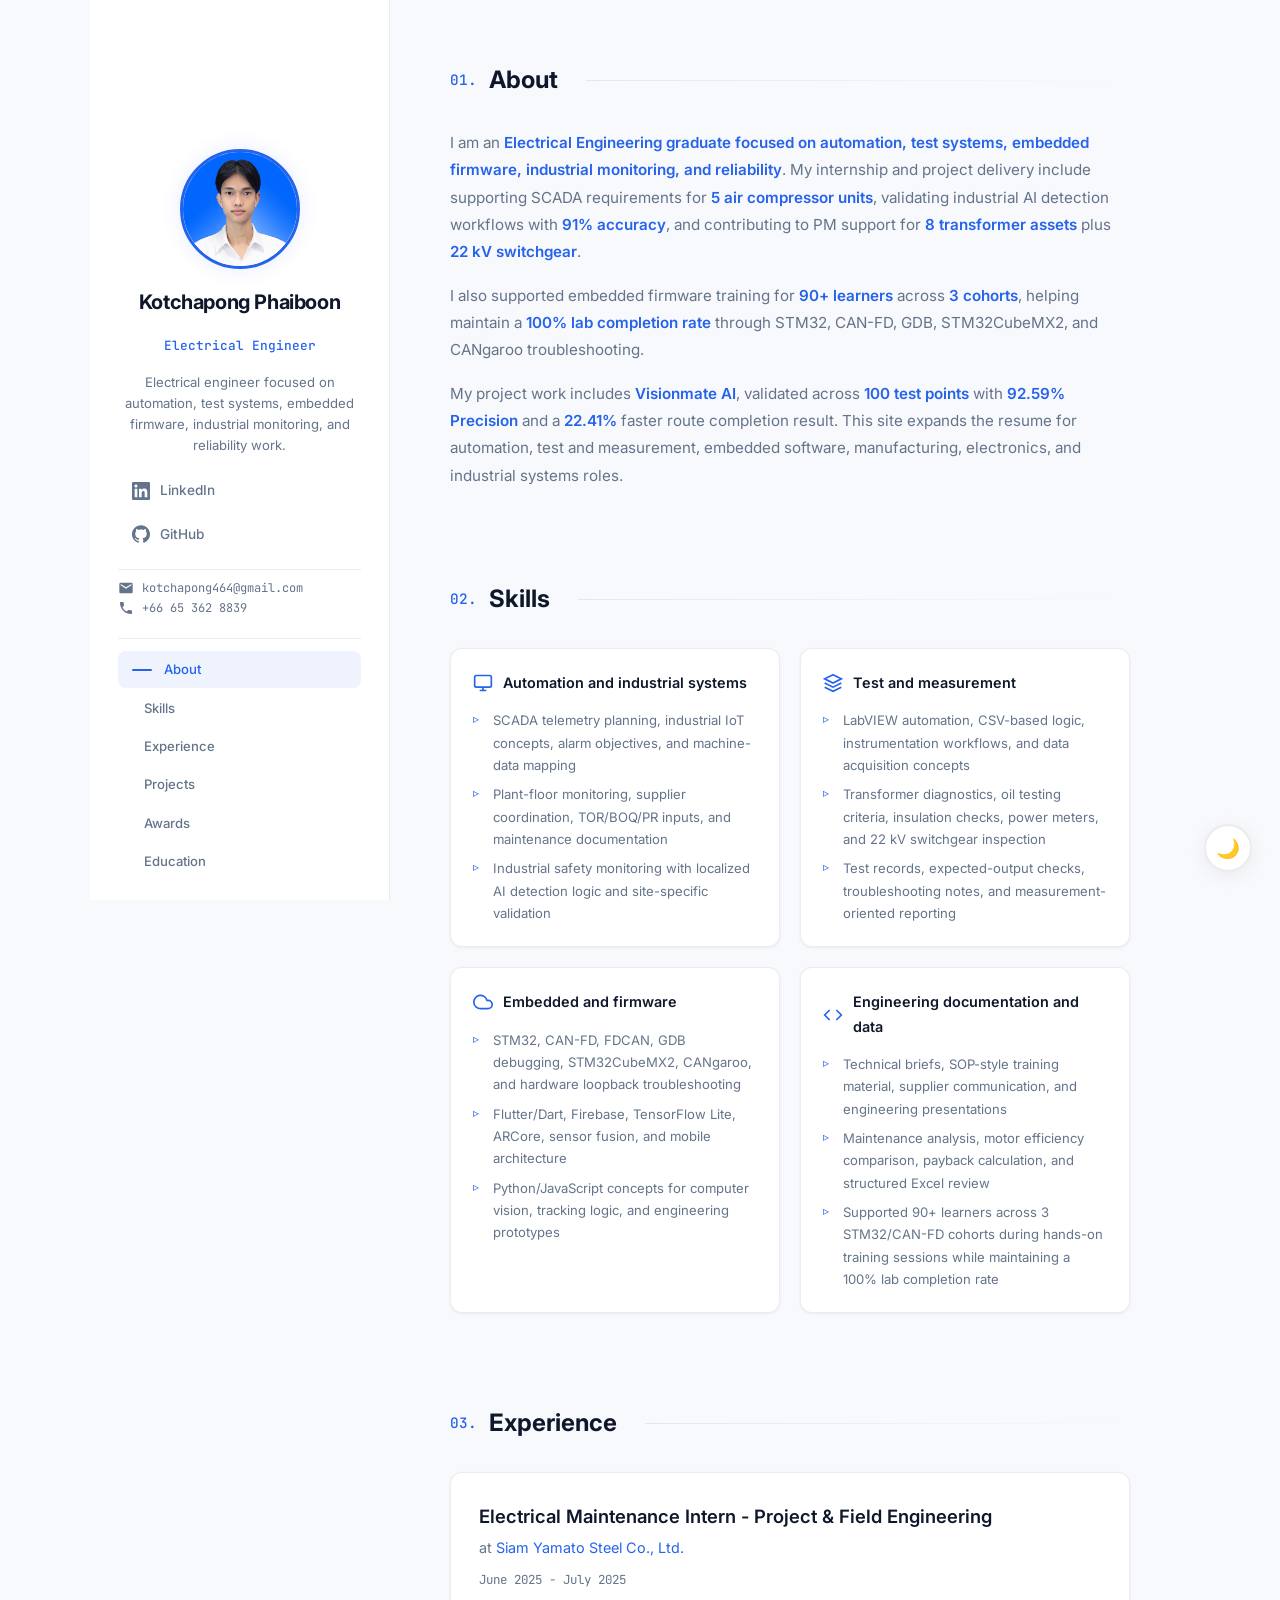
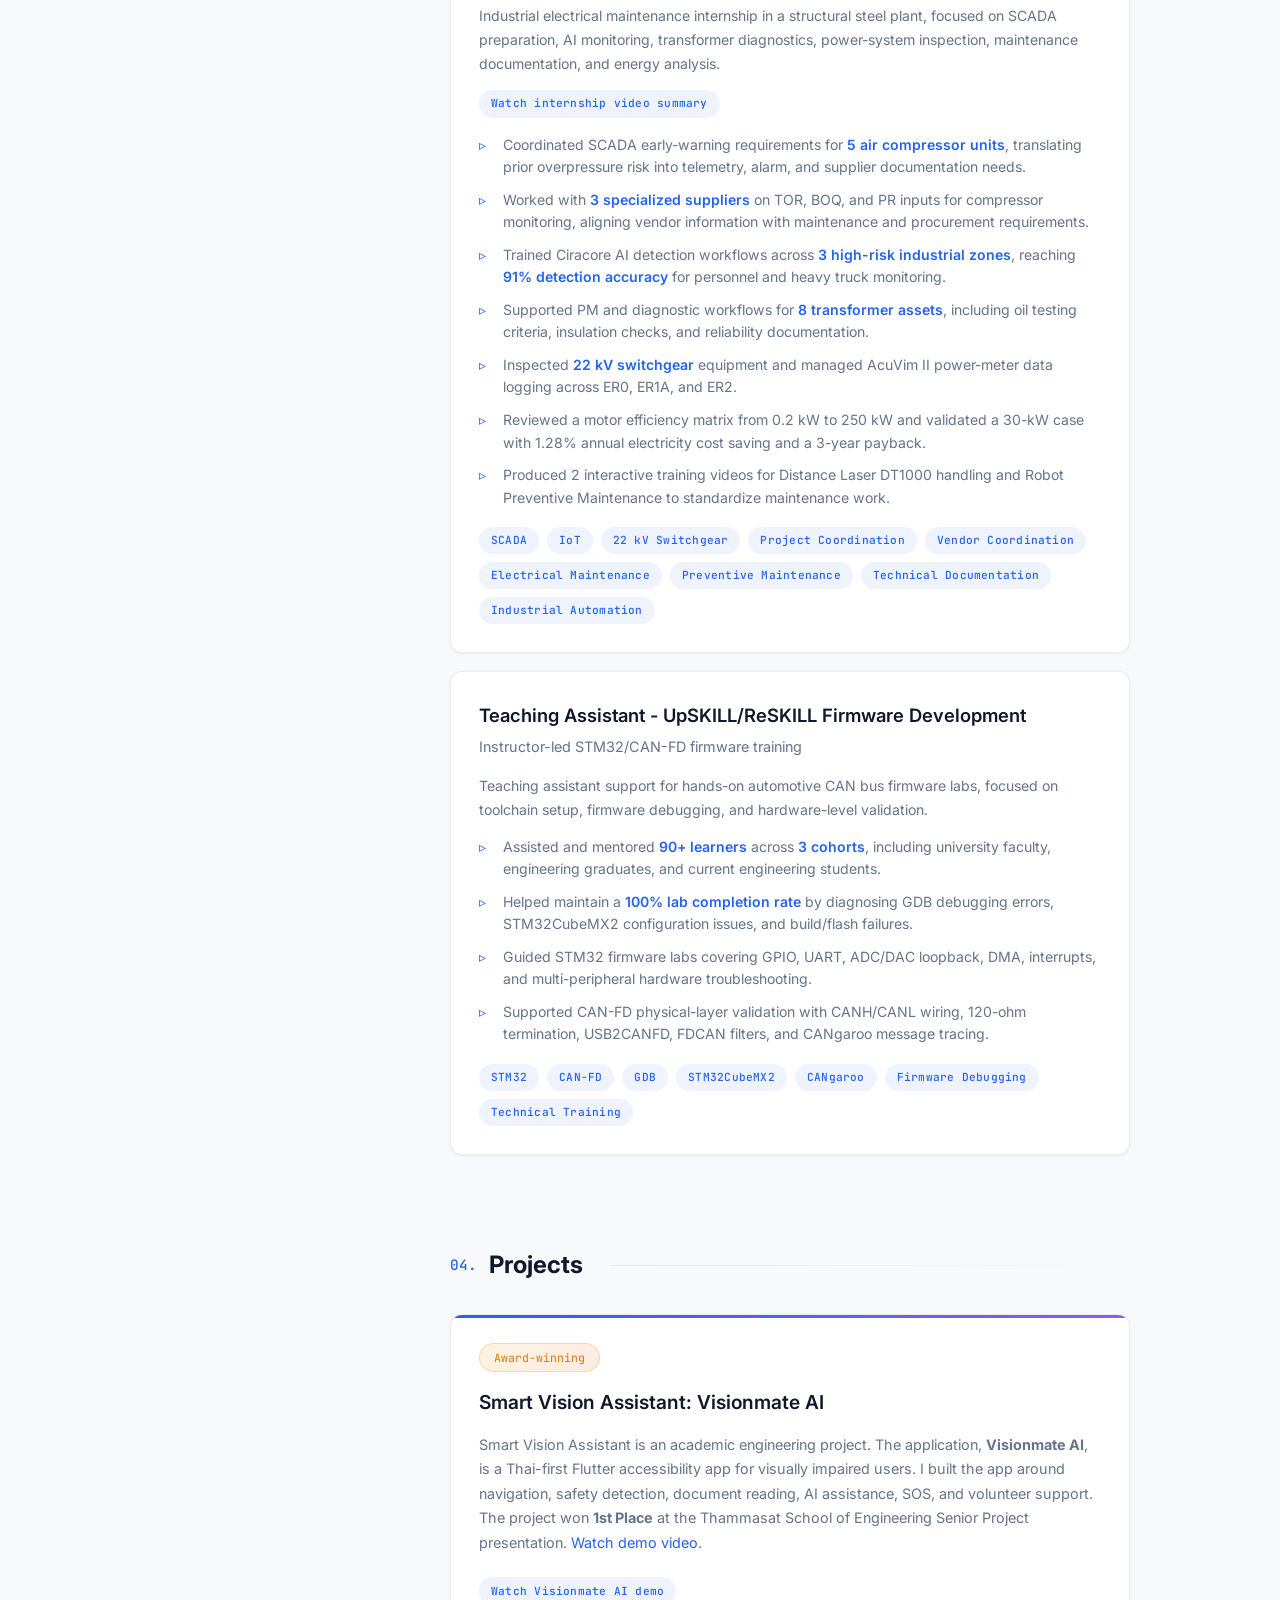
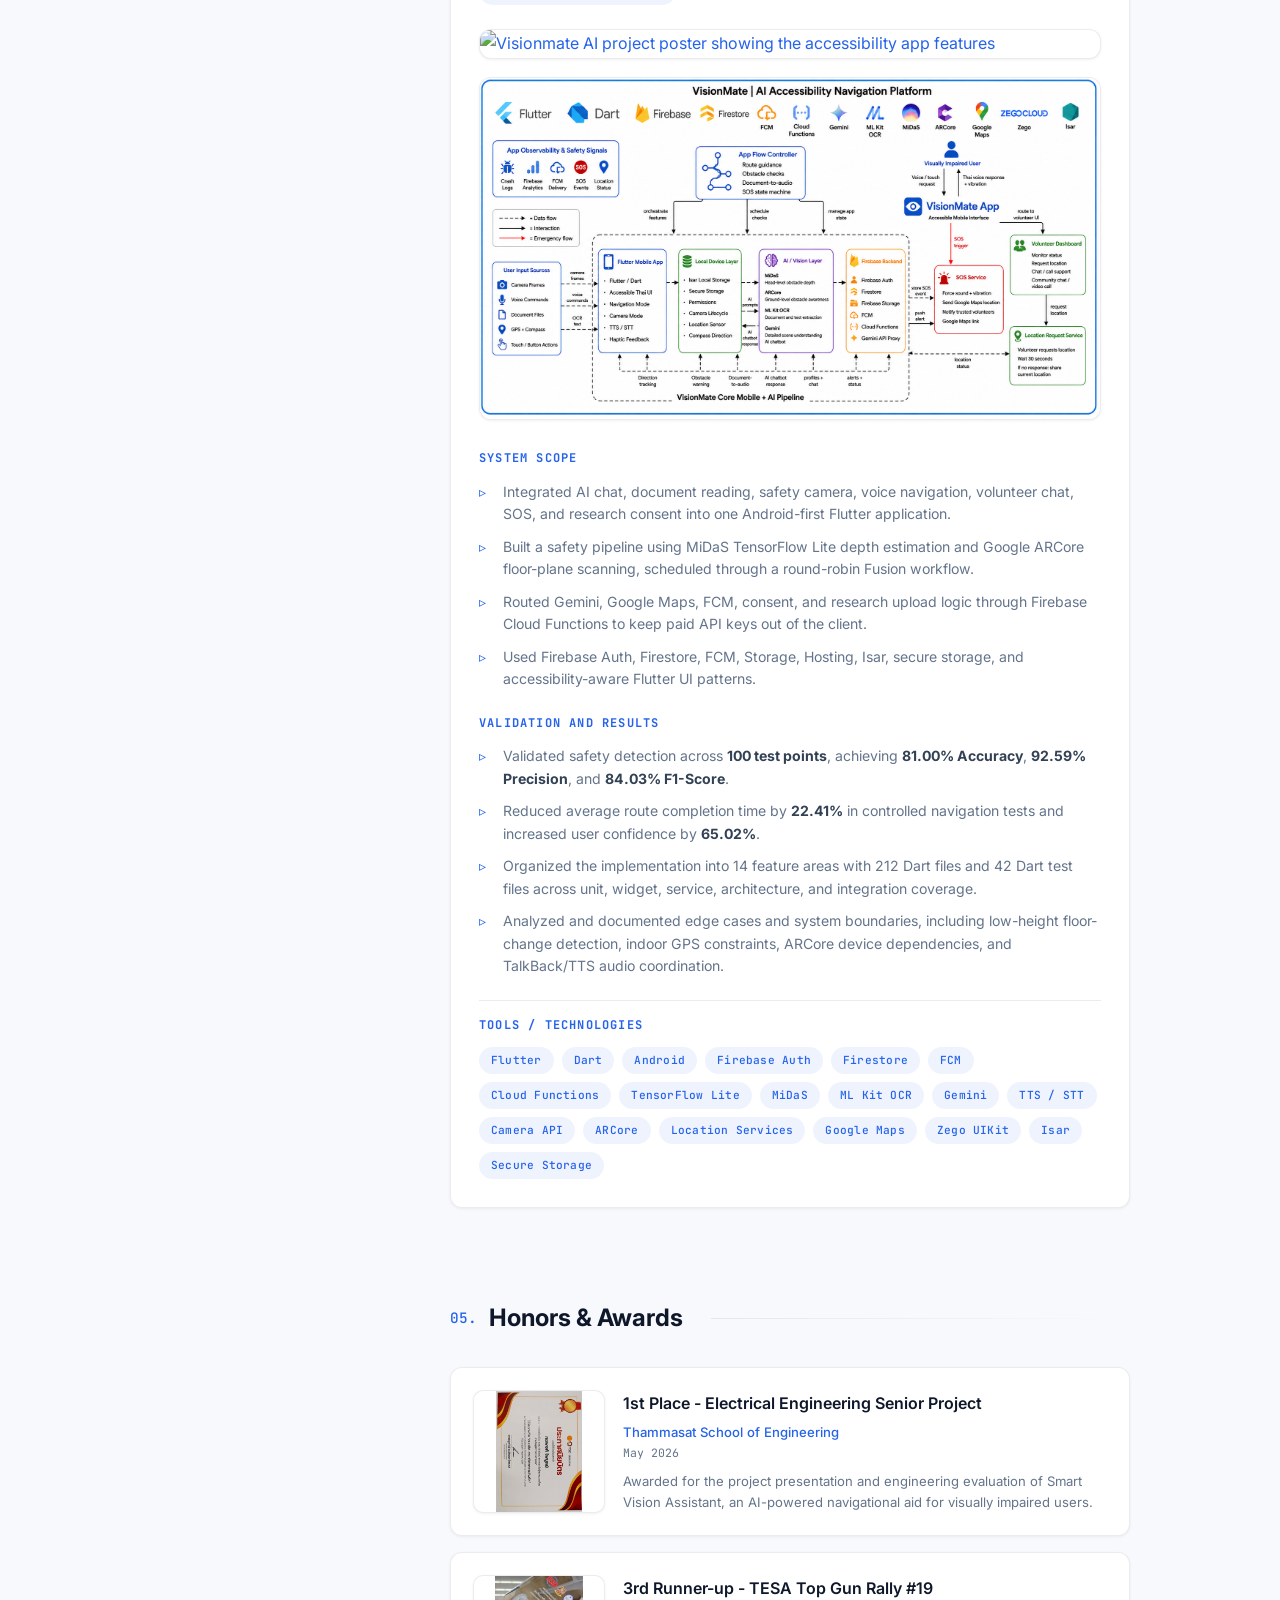
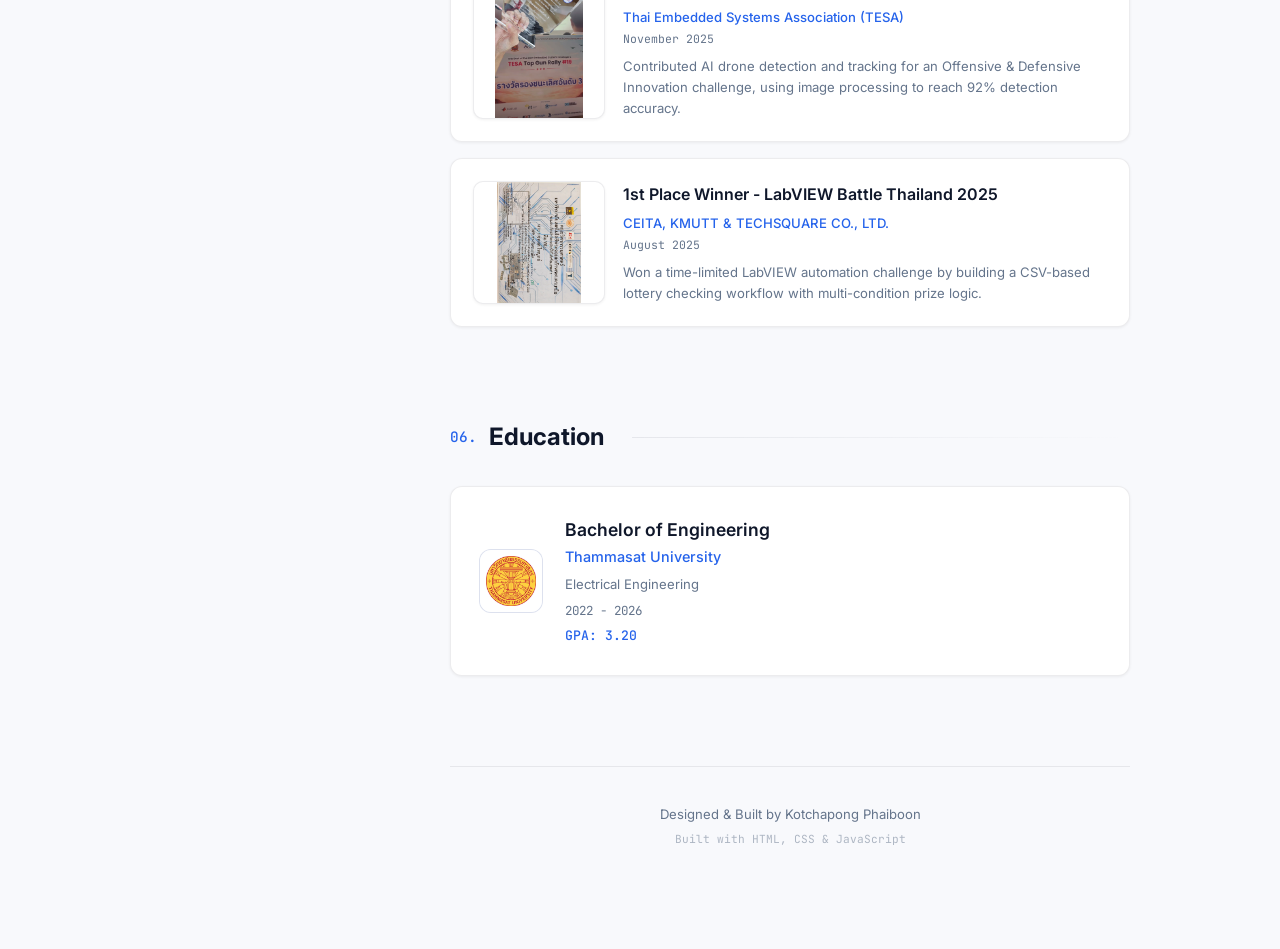
==== commit d31c077c: "Update electrical portfolio copy" ====
--- a/electrical/index.html
+++ b/electrical/index.html
@@ -6,10 +6,10 @@
   <meta name="viewport" content="width=device-width, initial-scale=1.0" />
   <title>Kotchapong Phaiboon | Electrical Engineer</title>
   <meta name="description"
-    content="Portfolio of Kotchapong Phaiboon — Electrical Engineer focused on LabVIEW, instrumentation, test and measurement, industrial automation, electrical maintenance, and AI-assisted engineering projects." />
+    content="Portfolio of Kotchapong Phaiboon, an Electrical Engineer focused on automation, test and measurement, embedded firmware, industrial monitoring, and reliability engineering." />
   <meta property="og:title" content="Kotchapong Phaiboon | Electrical Engineer" />
   <meta property="og:description"
-    content="Electrical Engineer focused on LabVIEW, instrumentation, test and measurement, industrial automation, electrical maintenance, and AI-assisted engineering projects." />
+    content="Electrical Engineer focused on automation, test and measurement, embedded firmware, industrial monitoring, and reliability engineering." />
   <meta property="og:type" content="website" />
   <link rel="preconnect" href="https://fonts.googleapis.com" />
   <link rel="preconnect" href="https://fonts.gstatic.com" crossorigin />
@@ -31,7 +31,7 @@
         </div>
         <h1 class="sidebar-name">Kotchapong Phaiboon</h1>
         <p class="sidebar-title">Electrical Engineer</p>
-        <p class="sidebar-bio">Building practical electrical engineering solutions across instrumentation, LabVIEW, data acquisition, industrial automation, maintenance reliability, and AI-assisted monitoring.</p>
+        <p class="sidebar-bio">Electrical engineer focused on automation, test systems, embedded firmware, industrial monitoring, and reliability work.</p>
 
         <div class="sidebar-links">
           <a href="https://www.linkedin.com/in/kotchapong-phaiboon/" target="_blank" rel="noopener"
@@ -98,7 +98,7 @@
         </div>
         <h1 class="sidebar-name">Kotchapong Phaiboon</h1>
         <p class="sidebar-title">Electrical Engineer</p>
-        <p class="sidebar-bio">Building practical electrical engineering solutions across instrumentation, LabVIEW, data acquisition, industrial automation, maintenance reliability, and AI-assisted monitoring.</p>
+        <p class="sidebar-bio">Electrical engineer focused on automation, test systems, embedded firmware, industrial monitoring, and reliability work.</p>
         <div class="mobile-hero-links">
           <a href="https://www.linkedin.com/in/kotchapong-phaiboon/" target="_blank" rel="noopener">LinkedIn</a>
           <span>|</span>
@@ -116,9 +116,9 @@
       <section id="about" class="section">
         <h2 class="section-heading"><span class="heading-number">01.</span> About</h2>
         <div class="about-content">
-          <p>I am an <span class="highlight">Electrical Engineering graduate focused on instrumentation, electrical systems, and industrial automation</span>. My work connects electrical fundamentals, measurement workflows, sensor data, equipment reliability, and practical software tools into systems that can be tested, documented, and improved.</p>
-          <p>My strengths align with electrical engineering roles in manufacturing, electronics, energy, and industrial systems: <span class="highlight">LabVIEW-based measurement, data acquisition, electrical maintenance support, troubleshooting, test documentation, and reliability-focused problem solving</span>.</p>
-          <p>My flagship project is <span class="highlight">VisionMate</span>, an award-winning accessibility platform for visually impaired users in Thailand. It reflects how I approach engineering work: define the problem, integrate hardware/software/cloud/AI constraints, validate practical behavior, document key workflows, and improve reliability through focused testing.</p>
+          <p>I am an <span class="highlight">Electrical Engineering graduate focused on automation, test systems, embedded firmware, industrial monitoring, and reliability</span>. My internship and project delivery include supporting SCADA requirements for <span class="highlight">5 air compressor units</span>, validating industrial AI detection workflows with <span class="highlight">91% accuracy</span>, and contributing to PM support for <span class="highlight">8 transformer assets</span> plus <span class="highlight">22 kV switchgear</span>.</p>
+          <p>I also supported embedded firmware training for <span class="highlight">90+ learners</span> across <span class="highlight">3 cohorts</span>, helping maintain a <span class="highlight">100% lab completion rate</span> through STM32, CAN-FD, GDB, STM32CubeMX2, and CANgaroo troubleshooting.</p>
+          <p>My project work includes <span class="highlight">Visionmate AI</span>, validated across <span class="highlight">100 test points</span> with <span class="highlight">92.59% Precision</span> and a <span class="highlight">22.41%</span> faster route completion result. This site expands the resume for automation, test and measurement, embedded software, manufacturing, electronics, and industrial systems roles.</p>
         </div>
       </section>
 
@@ -132,12 +132,12 @@
                 <rect x="2" y="3" width="20" height="14" rx="2" />
                 <path d="M8 21h8M12 17v4" />
               </svg>
-              Test & Measurement
+              Automation and industrial systems
             </h3>
             <ul class="skill-list">
-              <li>LabVIEW, instrumentation, data acquisition, sensor testing, result analysis</li>
-              <li>Automated test concepts, test documentation, measurement-oriented problem solving</li>
-              <li>Debugging, validation, reliability checks, and production test support mindset</li>
+              <li>SCADA telemetry planning, industrial IoT concepts, alarm objectives, and machine-data mapping</li>
+              <li>Plant-floor monitoring, supplier coordination, TOR/BOQ/PR inputs, and maintenance documentation</li>
+              <li>Industrial safety monitoring with localized AI detection logic and site-specific validation</li>
             </ul>
           </div>
           <div class="skill-category">
@@ -145,12 +145,12 @@
               <svg width="20" height="20" viewBox="0 0 24 24" fill="none" stroke="currentColor" stroke-width="2">
                 <path d="M12 2L2 7l10 5 10-5-10-5zM2 17l10 5 10-5M2 12l10 5 10-5" />
               </svg>
-              Electrical & Electronics Fundamentals
+              Test and measurement
             </h3>
             <ul class="skill-list">
-              <li>Analog/digital circuit fundamentals, embedded-system basics, sensors, and electrical troubleshooting</li>
-              <li>Transformer condition checks, preventive maintenance, equipment inspection, and safety awareness</li>
-              <li>SCADA concepts, PLC basics, industrial IoT, and control-system workflows</li>
+              <li>LabVIEW automation, CSV-based logic, instrumentation workflows, and data acquisition concepts</li>
+              <li>Transformer diagnostics, oil testing criteria, insulation checks, power meters, and 22 kV switchgear inspection</li>
+              <li>Test records, expected-output checks, troubleshooting notes, and measurement-oriented reporting</li>
             </ul>
           </div>
           <div class="skill-category">
@@ -158,12 +158,12 @@
               <svg width="20" height="20" viewBox="0 0 24 24" fill="none" stroke="currentColor" stroke-width="2">
                 <path d="M18 10h-1.26A8 8 0 1 0 9 20h9a5 5 0 0 0 0-10z" />
               </svg>
-              Automation, Controls & Data
+              Embedded and firmware
             </h3>
             <ul class="skill-list">
-              <li>SCADA data-flow mapping, sensor data analysis, industrial monitoring, and control-system concepts</li>
-              <li>Python/JavaScript computer-vision prototype for site monitoring and operational safety awareness</li>
-              <li>Practical data-driven improvement mindset for maintenance and manufacturing environments</li>
+              <li>STM32, CAN-FD, FDCAN, GDB debugging, STM32CubeMX2, CANgaroo, and hardware loopback troubleshooting</li>
+              <li>Flutter/Dart, Firebase, TensorFlow Lite, ARCore, sensor fusion, and mobile architecture</li>
+              <li>Python/JavaScript concepts for computer vision, tracking logic, and engineering prototypes</li>
             </ul>
           </div>
           <div class="skill-category">
@@ -172,12 +172,12 @@
                 <polyline points="16 18 22 12 16 6" />
                 <polyline points="8 6 2 12 8 18" />
               </svg>
-              Documentation & Project Support
+              Engineering documentation and data
             </h3>
             <ul class="skill-list">
-              <li>Technical reporting, requirement clarification, work instructions, test records, and handover documents</li>
-              <li>Vendor coordination, maintenance documentation, MS Excel, PowerPoint, and technical presentations</li>
-              <li>Git/GitHub, Flutter/Dart, Firebase, REST APIs, and practical software integration</li>
+              <li>Technical briefs, SOP-style training material, supplier communication, and engineering presentations</li>
+              <li>Maintenance analysis, motor efficiency comparison, payback calculation, and structured Excel review</li>
+              <li>Supported 90+ learners across 3 STM32/CAN-FD cohorts during hands-on training sessions while maintaining a 100% lab completion rate</li>
             </ul>
           </div>
         </div>
@@ -190,35 +190,60 @@
         <div class="experience-card">
           <div class="exp-header">
             <div>
-              <h3 class="exp-title">Electrical Maintenance Intern — Project & Field Engineering</h3>
+              <h3 class="exp-title">Electrical Maintenance Intern - Project & Field Engineering</h3>
               <p class="exp-company">at <a href="https://www.siamyamatosteel.com/" target="_blank" rel="noopener">Siam
                   Yamato Steel Co., Ltd.</a></p>
             </div>
             <span class="exp-date">June 2025 - July 2025</span>
           </div>
-          <p class="exp-description">Electrical maintenance internship in a steel manufacturing environment, focused on practical project coordination, industrial automation support, vendor communication, field documentation, and maintenance workflows. The experience strengthened my ability to connect engineering requirements, site constraints, and maintainable project execution.</p>
+          <p class="exp-description">Industrial electrical maintenance internship in a structural steel plant, focused on SCADA preparation, AI monitoring, transformer diagnostics, power-system inspection, maintenance documentation, and energy analysis.</p>
           <div class="exp-tags exp-links">
             <a class="tag" href="https://youtu.be/-WompSlIecE" target="_blank" rel="noopener">Watch internship video summary</a>
           </div>
           <ul class="exp-list">
-            <li>Supported a <span class="highlight">SCADA integration project</span> by clarifying data requirements, preparing documentation, and coordinating technical details for engineering and vendor discussion.</li>
-            <li>Joined industrial IoT and automation meetings to understand system architecture, field device communication, sensor data flow, and how project requirements move toward implementation.</li>
-            <li>Conducted transformer oil sampling and supported lab testing for transformer condition assessment, gaining direct exposure to electrical maintenance and reliability workflows.</li>
-            <li>Created instructional documentation for sensor usage and robot preventive maintenance so operators and maintenance teams could follow procedures consistently.</li>
-            <li>Built an AI-based vehicle-detection prototype as a practical automation concept for improving site monitoring and operational awareness.</li>
-            <li>Learned how to balance project constraints across safety, uptime, field access, vendor dependency, documentation quality, and long-term maintainability.</li>
+            <li>Coordinated SCADA early-warning requirements for <span class="highlight">5 air compressor units</span>, translating prior overpressure risk into telemetry, alarm, and supplier documentation needs.</li>
+            <li>Worked with <span class="highlight">3 specialized suppliers</span> on TOR, BOQ, and PR inputs for compressor monitoring, aligning vendor information with maintenance and procurement requirements.</li>
+            <li>Trained Ciracore AI detection workflows across <span class="highlight">3 high-risk industrial zones</span>, reaching <span class="highlight">91% detection accuracy</span> for personnel and heavy truck monitoring.</li>
+            <li>Supported PM and diagnostic workflows for <span class="highlight">8 transformer assets</span>, including oil testing criteria, insulation checks, and reliability documentation.</li>
+            <li>Inspected <span class="highlight">22 kV switchgear</span> equipment and managed AcuVim II power-meter data logging across ER0, ER1A, and ER2.</li>
+            <li>Reviewed a motor efficiency matrix from 0.2 kW to 250 kW and validated a 30-kW case with 1.28% annual electricity cost saving and a 3-year payback.</li>
+            <li>Produced 2 interactive training videos for Distance Laser DT1000 handling and Robot Preventive Maintenance to standardize maintenance work.</li>
           </ul>
           <div class="exp-tags">
             <span class="tag">SCADA</span>
             <span class="tag">IoT</span>
-            <span class="tag">PLC</span>
+            <span class="tag">22 kV Switchgear</span>
             <span class="tag">Project Coordination</span>
             <span class="tag">Vendor Coordination</span>
             <span class="tag">Electrical Maintenance</span>
             <span class="tag">Preventive Maintenance</span>
             <span class="tag">Technical Documentation</span>
-            <span class="tag">AI Prototype</span>
             <span class="tag">Industrial Automation</span>
+          </div>
+        </div>
+
+        <div class="experience-card" style="margin-top: 18px;">
+          <div class="exp-header">
+            <div>
+              <h3 class="exp-title">Teaching Assistant - UpSKILL/ReSKILL Firmware Development</h3>
+              <p class="exp-company">Instructor-led STM32/CAN-FD firmware training</p>
+            </div>
+          </div>
+          <p class="exp-description">Teaching assistant support for hands-on automotive CAN bus firmware labs, focused on toolchain setup, firmware debugging, and hardware-level validation.</p>
+          <ul class="exp-list">
+            <li>Assisted and mentored <span class="highlight">90+ learners</span> across <span class="highlight">3 cohorts</span>, including university faculty, engineering graduates, and current engineering students.</li>
+            <li>Helped maintain a <span class="highlight">100% lab completion rate</span> by diagnosing GDB debugging errors, STM32CubeMX2 configuration issues, and build/flash failures.</li>
+            <li>Guided STM32 firmware labs covering GPIO, UART, ADC/DAC loopback, DMA, interrupts, and multi-peripheral hardware troubleshooting.</li>
+            <li>Supported CAN-FD physical-layer validation with CANH/CANL wiring, 120-ohm termination, USB2CANFD, FDCAN filters, and CANgaroo message tracing.</li>
+          </ul>
+          <div class="exp-tags">
+            <span class="tag">STM32</span>
+            <span class="tag">CAN-FD</span>
+            <span class="tag">GDB</span>
+            <span class="tag">STM32CubeMX2</span>
+            <span class="tag">CANgaroo</span>
+            <span class="tag">Firmware Debugging</span>
+            <span class="tag">Technical Training</span>
           </div>
         </div>
       </section>
@@ -231,51 +256,43 @@
           <div class="project-badge">Award-winning</div>
           <h3 class="project-title">
             <a href="https://youtu.be/IBXbAliZxeI" target="_blank" rel="noopener">
-              VisionMate: AI Accessibility Platform
+              Smart Vision Assistant: Visionmate AI
               <svg width="16" height="16" viewBox="0 0 24 24" fill="none" stroke="currentColor" stroke-width="2">
                 <path d="M18 13v6a2 2 0 0 1-2 2H5a2 2 0 0 1-2-2V8a2 2 0 0 1 2-2h6M15 3h6v6M10 14L21 3" />
               </svg>
             </a>
           </h3>
-          <p class="project-description">VisionMate is a Thai-localized Flutter accessibility platform for visually impaired users. It guides users by continuously tracking their facing direction during navigation, because blind users cannot rely on visual orientation the way sighted users can. While guiding a route, the app also checks for obstacles, reads documents as easy-to-follow audio tapes, answers questions through an AI chatbot, and connects users with volunteers through community and SOS features. The project won <strong>1st Place</strong> at Thammasat School of Engineering Senior Project presentation. <a href="https://youtu.be/IBXbAliZxeI" target="_blank" rel="noopener">Watch demo video</a>.</p>
+          <p class="project-description">Smart Vision Assistant is an academic engineering project. The application, <strong>Visionmate AI</strong>, is a Thai-first Flutter accessibility app for visually impaired users. I built the app around navigation, safety detection, document reading, AI assistance, SOS, and volunteer support. The project won <strong>1st Place</strong> at the Thammasat School of Engineering Senior Project presentation. <a href="https://youtu.be/IBXbAliZxeI" target="_blank" rel="noopener">Watch demo video</a>.</p>
           <div class="exp-tags exp-links">
-            <a class="tag" href="https://youtu.be/IBXbAliZxeI" target="_blank" rel="noopener">Watch VisionMate demo</a>
+            <a class="tag" href="https://youtu.be/IBXbAliZxeI" target="_blank" rel="noopener">Watch Visionmate AI demo</a>
           </div>
 
           <div class="project-media">
             <a href="assets/projects/visionmate/poster.png" target="_blank" rel="noopener">
-              <img src="assets/projects/visionmate/poster.png" alt="VisionMate project poster showing the accessibility app features" loading="lazy" />
+              <img src="assets/projects/visionmate/poster.png" alt="Visionmate AI project poster showing the accessibility app features" loading="lazy" />
             </a>
             <a href="assets/projects/visionmate/architecture.png" target="_blank" rel="noopener">
-              <img src="assets/projects/visionmate/architecture.png" alt="VisionMate architecture and data flow diagram" loading="lazy" />
+              <img src="assets/projects/visionmate/architecture.png" alt="Visionmate AI architecture and data flow diagram" loading="lazy" />
             </a>
           </div>
 
           <div class="project-features">
-            <h4>What It Does & Why It Matters</h4>
+            <h4>System scope</h4>
             <ul>
-              <li><strong>Direction-aware navigation</strong> - keeps track of where the user is facing and provides guidance that stays useful when the user cannot visually confirm street direction or nearby landmarks.</li>
-              <li><strong>Obstacle checking during navigation</strong> - runs safety checks while route guidance is active, so users can keep moving while still receiving warnings about nearby barriers.</li>
-              <li><strong>Three-level obstacle detection</strong> - supports head-level checks with MiDaS, ground-level checks with ARCore, and detailed scene inspection through Gemini for more complex surroundings.</li>
-              <li><strong>Document-to-audio reading</strong> - extracts text from document files and turns the content into tape-like audio sections so visually impaired users can follow long files more easily.</li>
-              <li><strong>Voice-first interaction</strong> - combines speech-to-text, text-to-speech, haptics, volume-button shortcuts, and accessible Thai UI so core workflows can be used without relying on sight.</li>
-              <li><strong>AI chatbot and camera mode</strong> - lets users ask questions about everyday situations and use a dedicated camera mode when they need scene understanding without starting navigation.</li>
-              <li><strong>Community and SOS support</strong> - connects visually impaired users with volunteers, forces sound and vibration during SOS even if the phone is muted, and sends the current Google Maps location to trusted volunteer friends.</li>
-              <li><strong>Volunteer location request</strong> - lets trusted volunteers request a user's location when help may be needed; if the user does not respond inside 30 seconds, the app sends the current location automatically.</li>
-              <li><strong>Volunteer safety dashboard</strong> - gives volunteer accounts a dashboard for monitoring assigned visually impaired users, their support status, and assistance needs.</li>
+              <li>Integrated AI chat, document reading, safety camera, voice navigation, volunteer chat, SOS, and research consent into one Android-first Flutter application.</li>
+              <li>Built a safety pipeline using MiDaS TensorFlow Lite depth estimation and Google ARCore floor-plane scanning, scheduled through a round-robin Fusion workflow.</li>
+              <li>Routed Gemini, Google Maps, FCM, consent, and research upload logic through Firebase Cloud Functions to keep paid API keys out of the client.</li>
+              <li>Used Firebase Auth, Firestore, FCM, Storage, Hosting, Isar, secure storage, and accessibility-aware Flutter UI patterns.</li>
             </ul>
           </div>
 
           <div class="project-features">
-            <h4>Engineering Contributions</h4>
+            <h4>Validation and results</h4>
             <ul>
-              <li><strong>Built the mobile platform</strong> with Flutter/Dart, Firebase Auth, Firestore, FCM, Storage, and role-based app flow for visually impaired users and volunteers.</li>
-              <li><strong>Coordinated the user journey</strong> across navigation, obstacle warning, document reading, AI chatbot, camera-only usage, community support, SOS, and volunteer dashboard flows.</li>
-              <li><strong>Defined safety workflows</strong> for head-level, floor-level, and detailed obstacle checks, with Thai voice feedback and vibration patterns for urgent warnings.</li>
-              <li><strong>Planned emergency location behavior</strong> so SOS sends the user's current Google Maps location and volunteer requests can fall back to automatic sharing after a 30-second no-response window.</li>
-              <li><strong>Added local-first reliability</strong> with Isar local storage, SharedPreferences for small flags, secure storage/encryption for sensitive data, and lifecycle-aware camera handling.</li>
-              <li><strong>Improved accessibility</strong> through Thai voice announcements, semantic labels, haptic feedback, large interaction targets, and flows designed around blind-user navigation.</li>
-              <li><strong>Validated core logic</strong> with focused tests for navigation helpers, emergency flows, data models, theme behavior, and app smoke coverage.</li>
+              <li>Validated safety detection across <strong>100 test points</strong>, achieving <strong>81.00% Accuracy</strong>, <strong>92.59% Precision</strong>, and <strong>84.03% F1-Score</strong>.</li>
+              <li>Reduced average route completion time by <strong>22.41%</strong> in controlled navigation tests and increased user confidence by <strong>65.02%</strong>.</li>
+              <li>Organized the implementation into 14 feature areas with 212 Dart files and 42 Dart test files across unit, widget, service, architecture, and integration coverage.</li>
+              <li>Analyzed and documented edge cases and system boundaries, including low-height floor-change detection, indoor GPS constraints, ARCore device dependencies, and TalkBack/TTS audio coordination.</li>
             </ul>
           </div>
           
@@ -316,12 +333,10 @@
               <img src="assets/awards/01-senior-project-first-place.jpg" alt="Certificate for 1st Place Electrical Engineering Senior Project" loading="lazy" />
             </a>
             <div class="award-content">
-              <h3 class="award-title">1st Place — Electrical Engineering Senior Project</h3>
+              <h3 class="award-title">1st Place - Electrical Engineering Senior Project</h3>
               <p class="award-issuer">Thammasat School of Engineering</p>
               <p class="award-date">May 2026</p>
-              <p class="award-description">Awarded 1st Place for presenting "Smart Vision Assistant," an AI-powered
-                navigational aid for the visually impaired, at the Faculty of Engineering Academic Presentation
-                (Academic Year 2025).</p>
+              <p class="award-description">Awarded for the project presentation and engineering evaluation of Smart Vision Assistant, an AI-powered navigational aid for visually impaired users.</p>
             </div>
           </div>
 
@@ -330,11 +345,10 @@
               <img src="assets/awards/02-tesa-top-gun.jpg" alt="Certificate for TESA Top Gun Rally award" loading="lazy" />
             </a>
             <div class="award-content">
-              <h3 class="award-title">3rd Runner-up — TESA Top Gun Rally #19</h3>
+              <h3 class="award-title">3rd Runner-up - TESA Top Gun Rally #19</h3>
               <p class="award-issuer">Thai Embedded Systems Association (TESA)</p>
               <p class="award-date">November 2025</p>
-              <p class="award-description">National-level embedded systems competition hosted at Chulachomklao Royal
-                Military Academy. Competed against top engineering teams from universities across Thailand.</p>
+              <p class="award-description">Contributed AI drone detection and tracking for an Offensive &amp; Defensive Innovation challenge, using image processing to reach 92% detection accuracy.</p>
             </div>
           </div>
 
@@ -343,13 +357,10 @@
               <img src="assets/awards/03-labview-battle.jpg" alt="Certificate for 1st Place Winner LabVIEW Battle Thailand 2025" loading="lazy" />
             </a>
             <div class="award-content">
-              <h3 class="award-title">1st Place Winner — LabVIEW Battle Thailand 2025</h3>
+              <h3 class="award-title">1st Place Winner - LabVIEW Battle Thailand 2025</h3>
               <p class="award-issuer">CEITA, KMUTT &amp; TECHSQUARE CO., LTD.</p>
               <p class="award-date">August 2025</p>
-              <p class="award-description">Higher Education LabVIEW Programming Competition. Awarded for outstanding
-                performance in LabVIEW-based instrumentation, control, and automation programming, organized by the
-                Center of Excellence in Instrumentation Technology and Automation, with TECHSQUARE CO., LTD. and NI
-                Certified LabVIEW Developer involvement.</p>
+              <p class="award-description">Won a time-limited LabVIEW automation challenge by building a CSV-based lottery checking workflow with multi-condition prize logic.</p>
             </div>
           </div>
         </div>
@@ -367,7 +378,7 @@
             <h3 class="edu-degree">Bachelor of Engineering</h3>
             <p class="edu-school">Thammasat University</p>
             <p class="edu-major">Electrical Engineering</p>
-            <p class="edu-date">2022 — 2026</p>
+            <p class="edu-date">2022 - 2026</p>
             <p class="edu-gpa">GPA: 3.20</p>
           </div>
         </div>
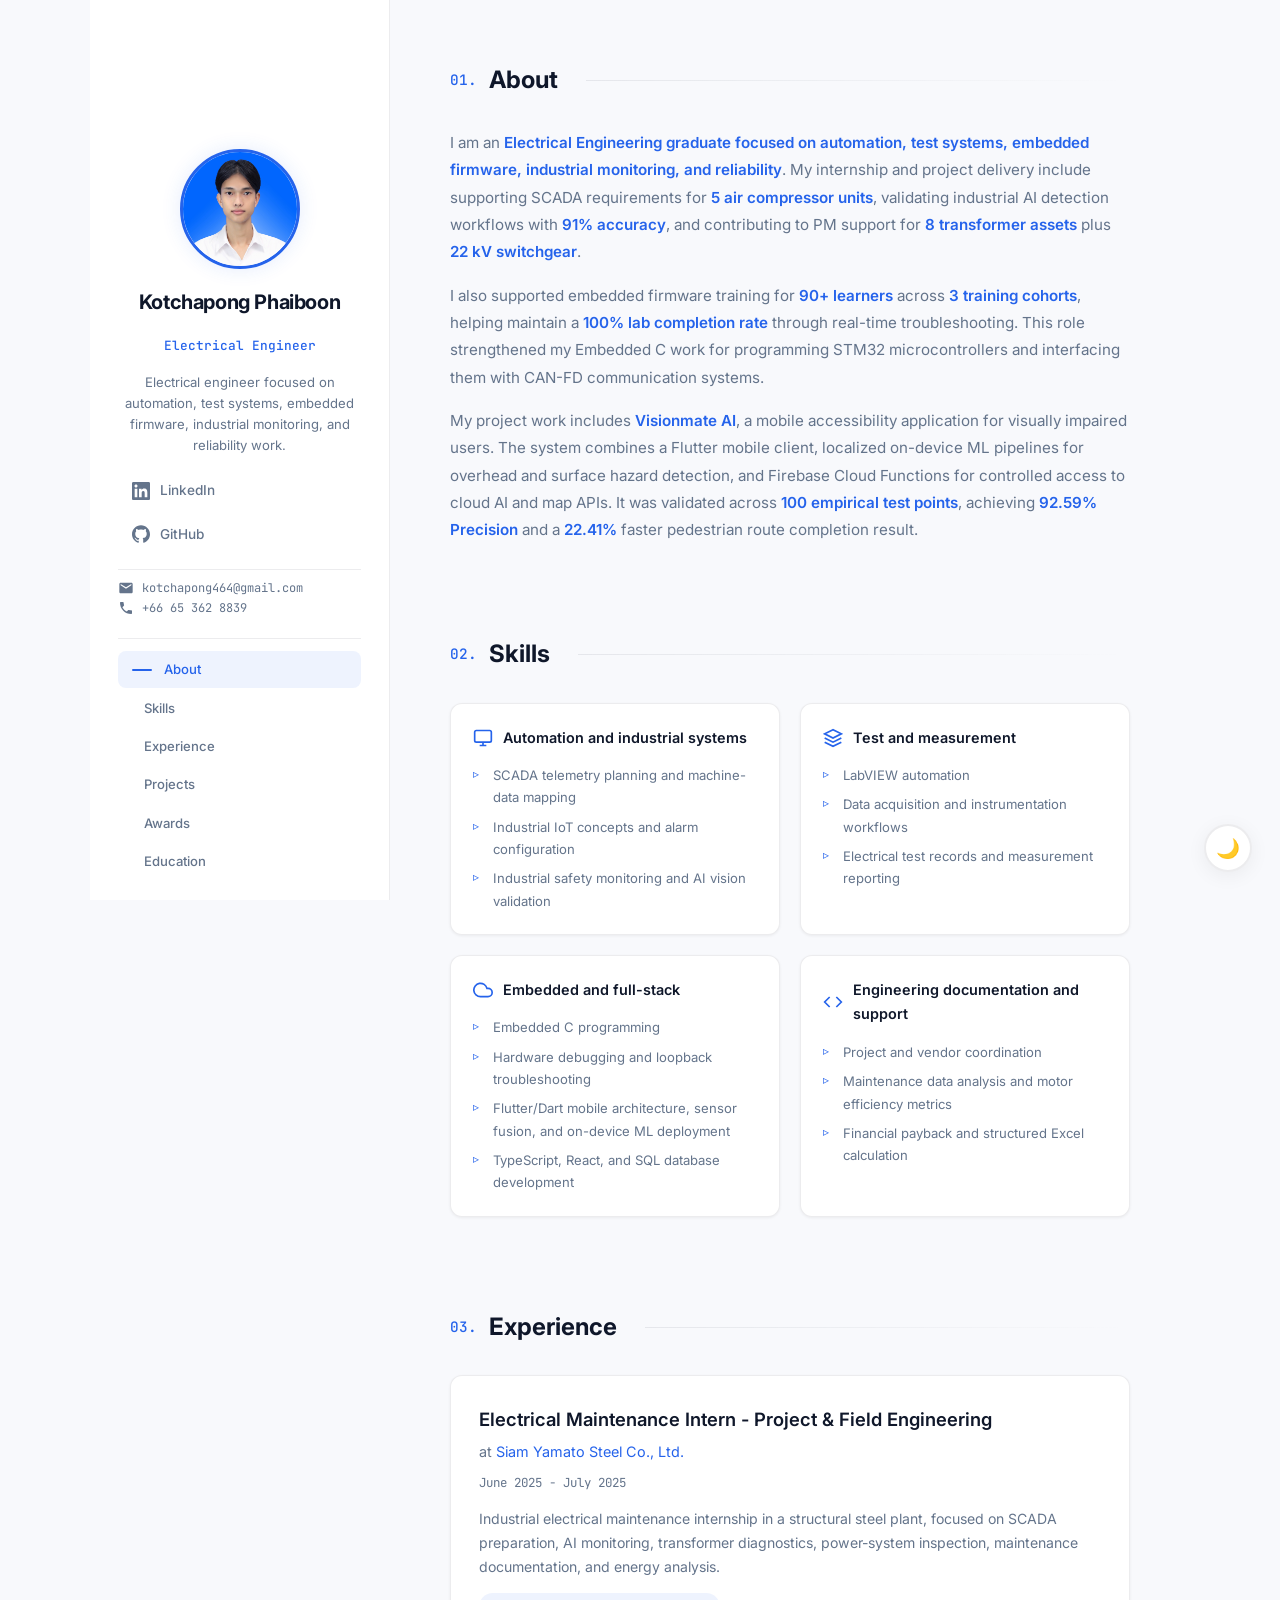
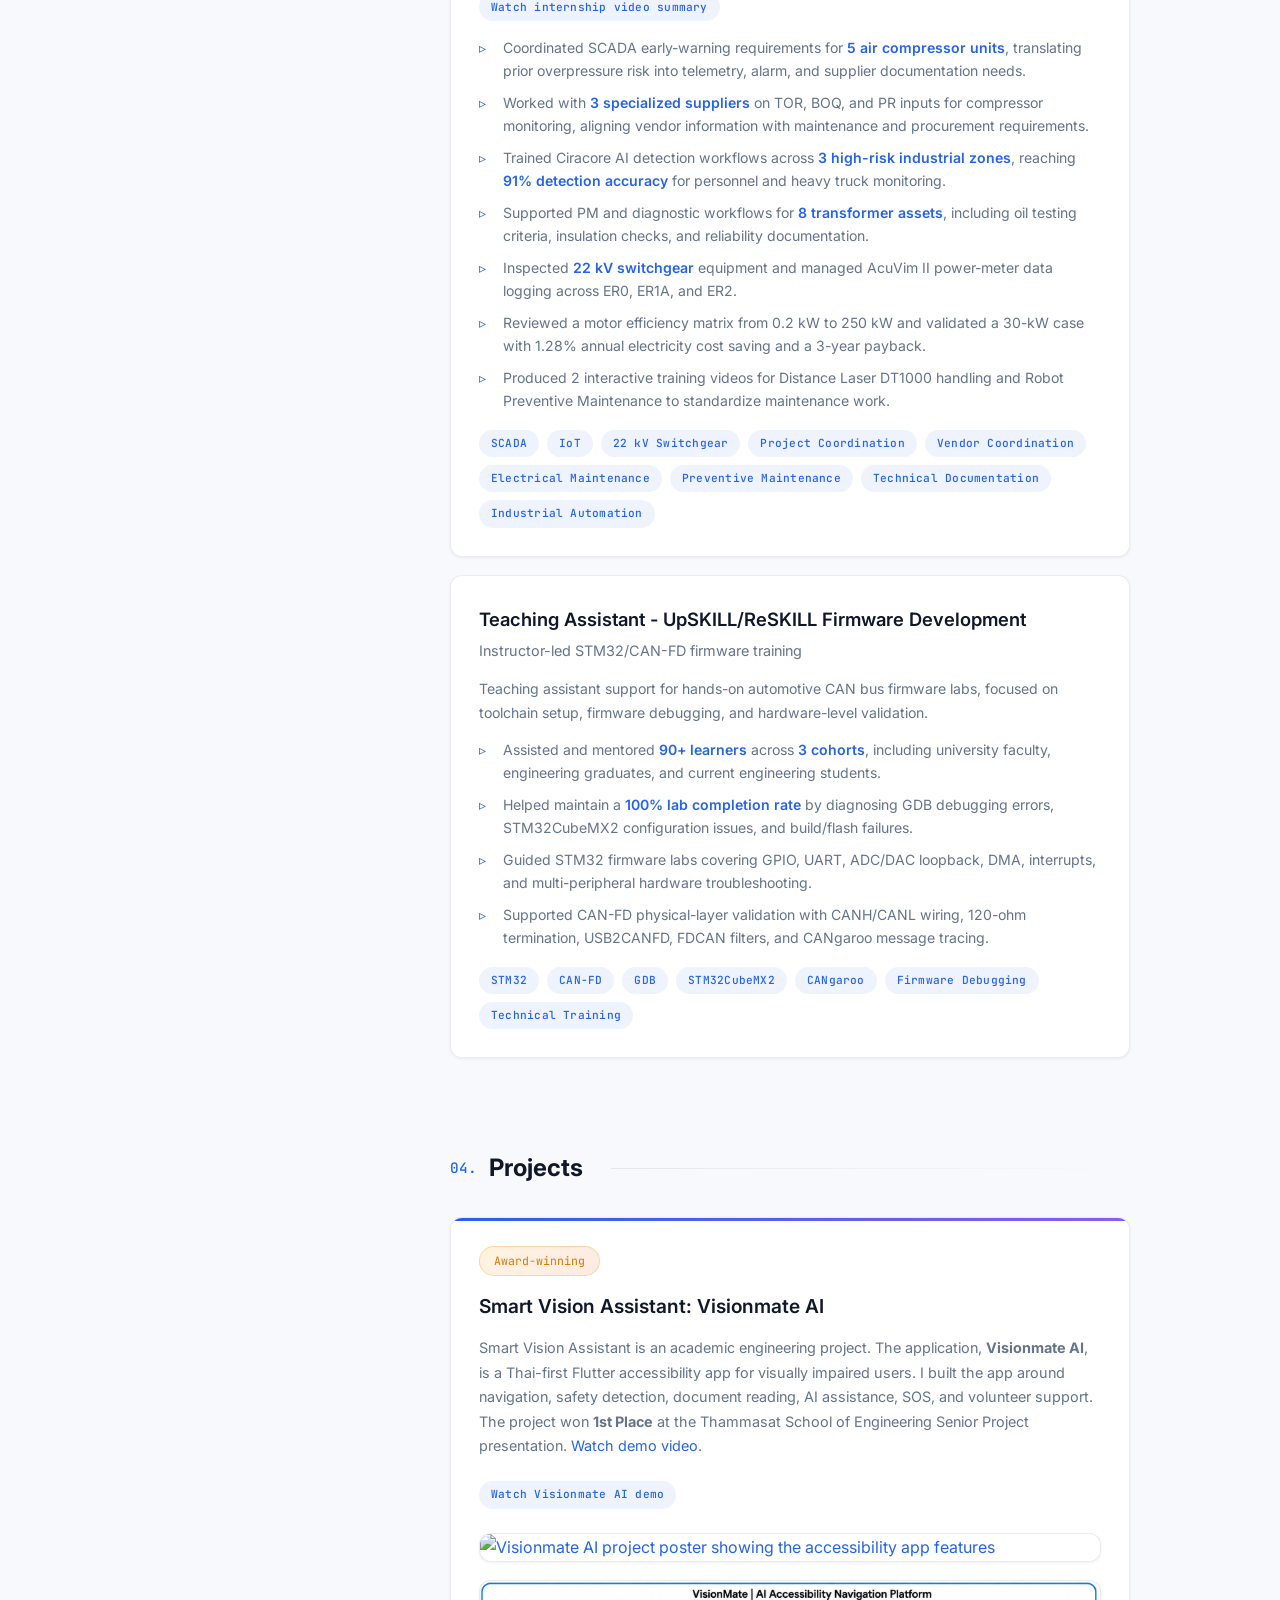
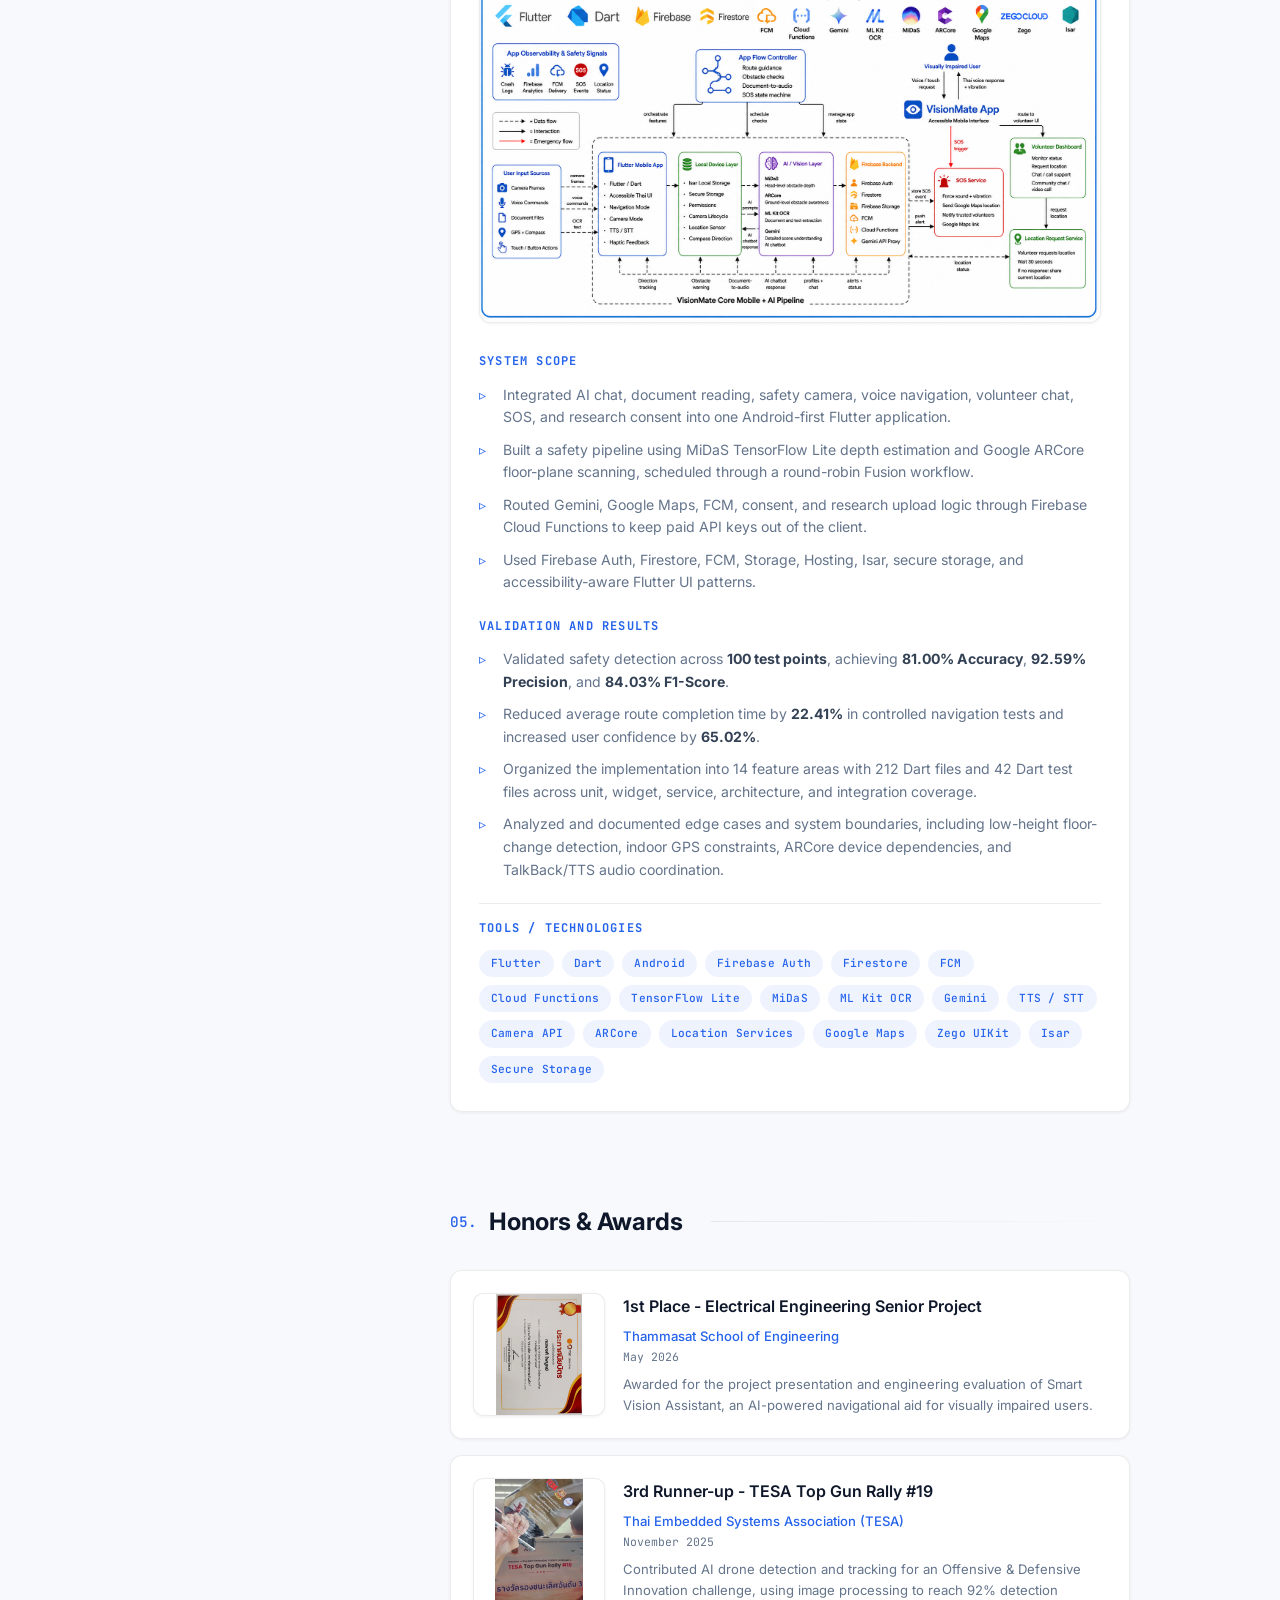
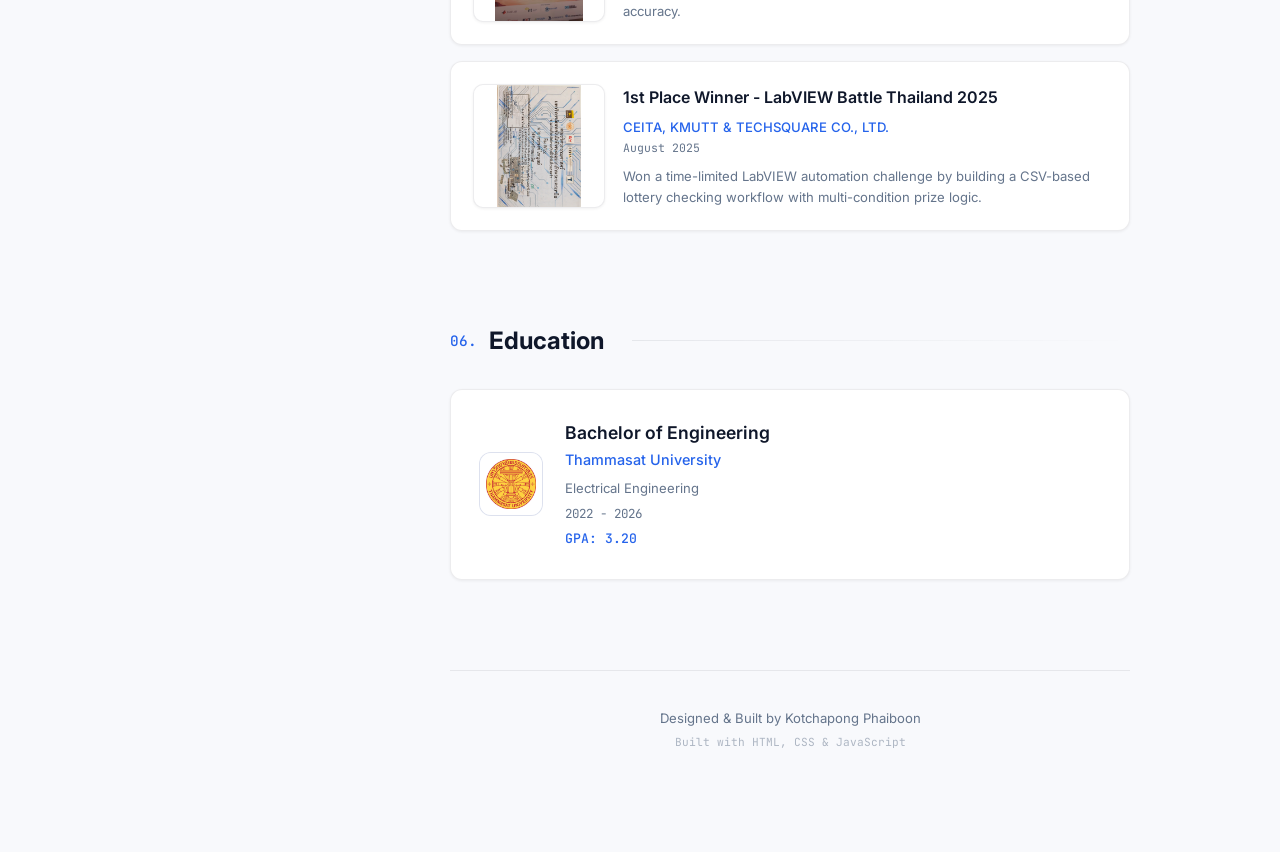
==== commit 35b29ff5: "Refine electrical portfolio copy" ====
--- a/electrical/index.html
+++ b/electrical/index.html
@@ -117,8 +117,8 @@
         <h2 class="section-heading"><span class="heading-number">01.</span> About</h2>
         <div class="about-content">
           <p>I am an <span class="highlight">Electrical Engineering graduate focused on automation, test systems, embedded firmware, industrial monitoring, and reliability</span>. My internship and project delivery include supporting SCADA requirements for <span class="highlight">5 air compressor units</span>, validating industrial AI detection workflows with <span class="highlight">91% accuracy</span>, and contributing to PM support for <span class="highlight">8 transformer assets</span> plus <span class="highlight">22 kV switchgear</span>.</p>
-          <p>I also supported embedded firmware training for <span class="highlight">90+ learners</span> across <span class="highlight">3 cohorts</span>, helping maintain a <span class="highlight">100% lab completion rate</span> through STM32, CAN-FD, GDB, STM32CubeMX2, and CANgaroo troubleshooting.</p>
-          <p>My project work includes <span class="highlight">Visionmate AI</span>, validated across <span class="highlight">100 test points</span> with <span class="highlight">92.59% Precision</span> and a <span class="highlight">22.41%</span> faster route completion result. This site expands the resume for automation, test and measurement, embedded software, manufacturing, electronics, and industrial systems roles.</p>
+          <p>I also supported embedded firmware training for <span class="highlight">90+ learners</span> across <span class="highlight">3 training cohorts</span>, helping maintain a <span class="highlight">100% lab completion rate</span> through real-time troubleshooting. This role strengthened my Embedded C work for programming STM32 microcontrollers and interfacing them with CAN-FD communication systems.</p>
+          <p>My project work includes <span class="highlight">Visionmate AI</span>, a mobile accessibility application for visually impaired users. The system combines a Flutter mobile client, localized on-device ML pipelines for overhead and surface hazard detection, and Firebase Cloud Functions for controlled access to cloud AI and map APIs. It was validated across <span class="highlight">100 empirical test points</span>, achieving <span class="highlight">92.59% Precision</span> and a <span class="highlight">22.41%</span> faster pedestrian route completion result.</p>
         </div>
       </section>
 
@@ -135,9 +135,9 @@
               Automation and industrial systems
             </h3>
             <ul class="skill-list">
-              <li>SCADA telemetry planning, industrial IoT concepts, alarm objectives, and machine-data mapping</li>
-              <li>Plant-floor monitoring, supplier coordination, TOR/BOQ/PR inputs, and maintenance documentation</li>
-              <li>Industrial safety monitoring with localized AI detection logic and site-specific validation</li>
+              <li>SCADA telemetry planning and machine-data mapping</li>
+              <li>Industrial IoT concepts and alarm configuration</li>
+              <li>Industrial safety monitoring and AI vision validation</li>
             </ul>
           </div>
           <div class="skill-category">
@@ -148,9 +148,9 @@
               Test and measurement
             </h3>
             <ul class="skill-list">
-              <li>LabVIEW automation, CSV-based logic, instrumentation workflows, and data acquisition concepts</li>
-              <li>Transformer diagnostics, oil testing criteria, insulation checks, power meters, and 22 kV switchgear inspection</li>
-              <li>Test records, expected-output checks, troubleshooting notes, and measurement-oriented reporting</li>
+              <li>LabVIEW automation</li>
+              <li>Data acquisition and instrumentation workflows</li>
+              <li>Electrical test records and measurement reporting</li>
             </ul>
           </div>
           <div class="skill-category">
@@ -158,12 +158,13 @@
               <svg width="20" height="20" viewBox="0 0 24 24" fill="none" stroke="currentColor" stroke-width="2">
                 <path d="M18 10h-1.26A8 8 0 1 0 9 20h9a5 5 0 0 0 0-10z" />
               </svg>
-              Embedded and firmware
+              Embedded and full-stack
             </h3>
             <ul class="skill-list">
-              <li>STM32, CAN-FD, FDCAN, GDB debugging, STM32CubeMX2, CANgaroo, and hardware loopback troubleshooting</li>
-              <li>Flutter/Dart, Firebase, TensorFlow Lite, ARCore, sensor fusion, and mobile architecture</li>
-              <li>Python/JavaScript concepts for computer vision, tracking logic, and engineering prototypes</li>
+              <li>Embedded C programming</li>
+              <li>Hardware debugging and loopback troubleshooting</li>
+              <li>Flutter/Dart mobile architecture, sensor fusion, and on-device ML deployment</li>
+              <li>TypeScript, React, and SQL database development</li>
             </ul>
           </div>
           <div class="skill-category">
@@ -172,12 +173,12 @@
                 <polyline points="16 18 22 12 16 6" />
                 <polyline points="8 6 2 12 8 18" />
               </svg>
-              Engineering documentation and data
+              Engineering documentation and support
             </h3>
             <ul class="skill-list">
-              <li>Technical briefs, SOP-style training material, supplier communication, and engineering presentations</li>
-              <li>Maintenance analysis, motor efficiency comparison, payback calculation, and structured Excel review</li>
-              <li>Supported 90+ learners across 3 STM32/CAN-FD cohorts during hands-on training sessions while maintaining a 100% lab completion rate</li>
+              <li>Project and vendor coordination</li>
+              <li>Maintenance data analysis and motor efficiency metrics</li>
+              <li>Financial payback and structured Excel calculation</li>
             </ul>
           </div>
         </div>
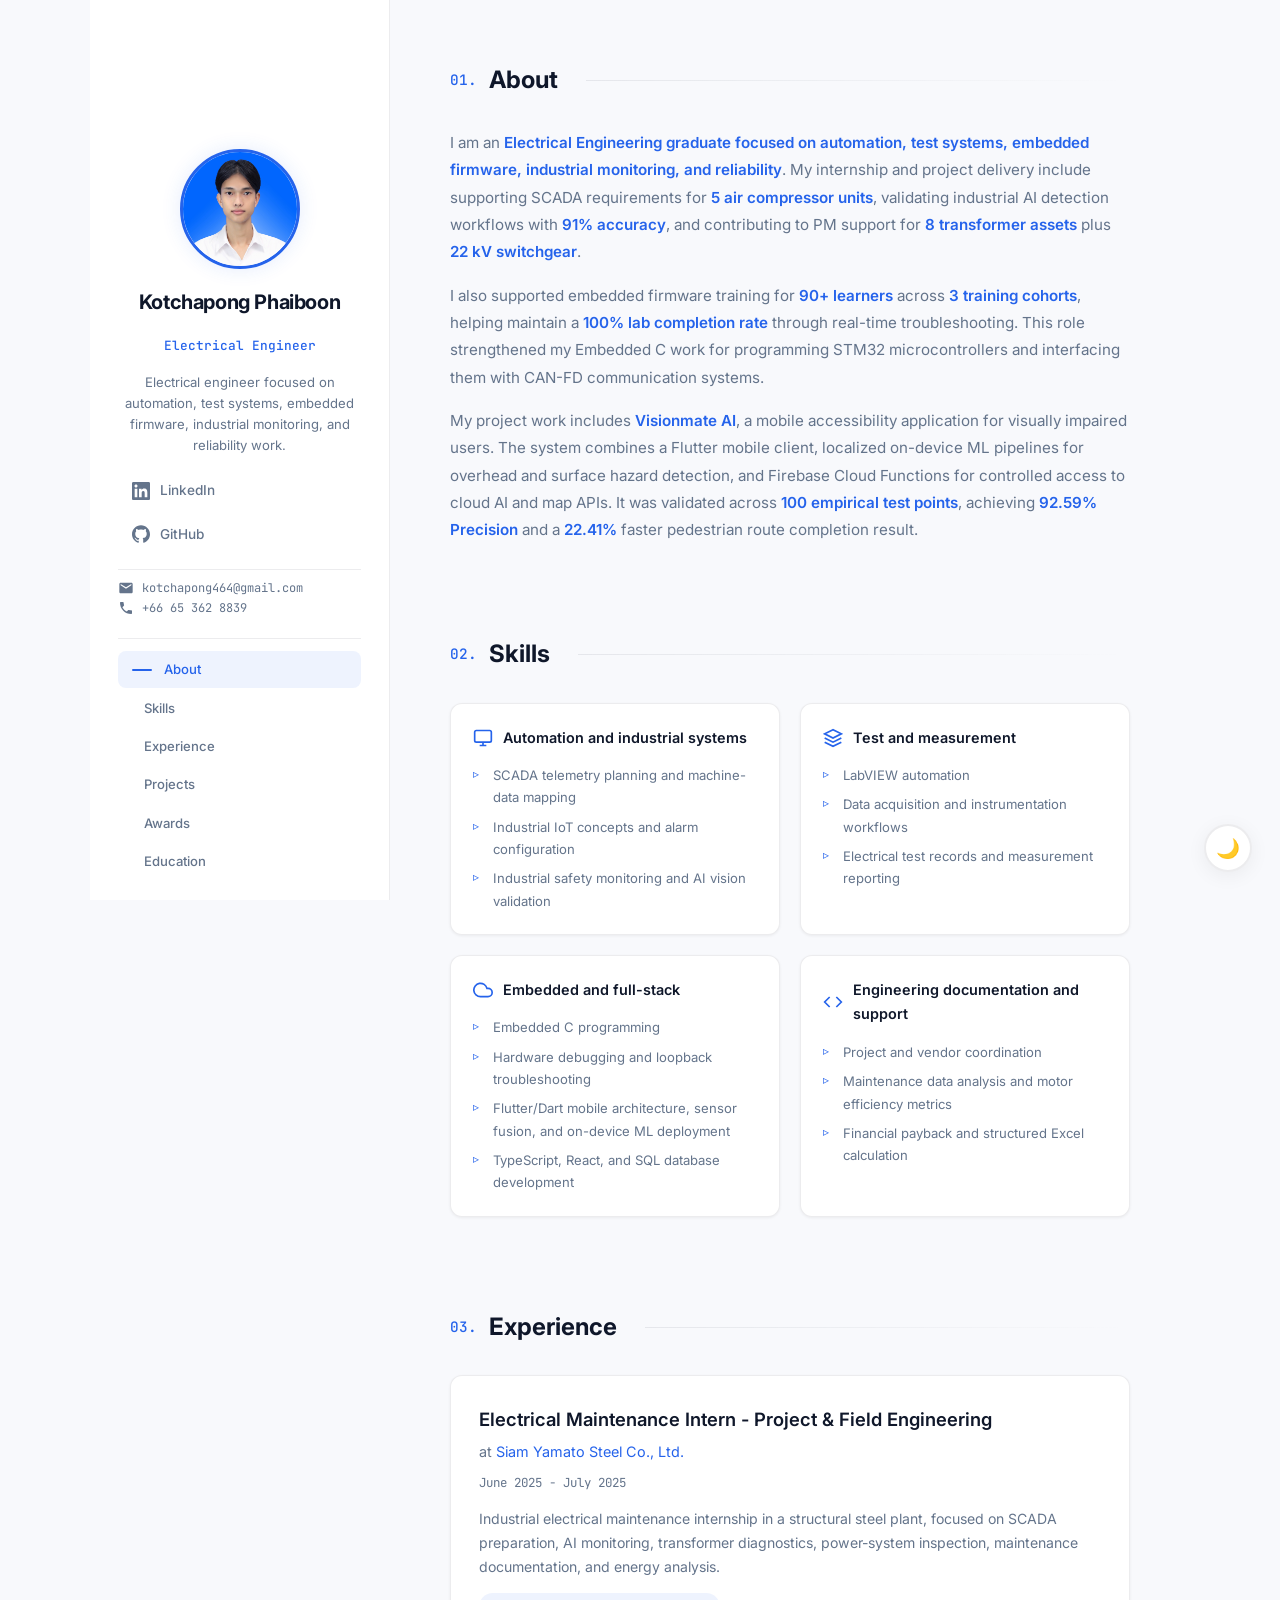
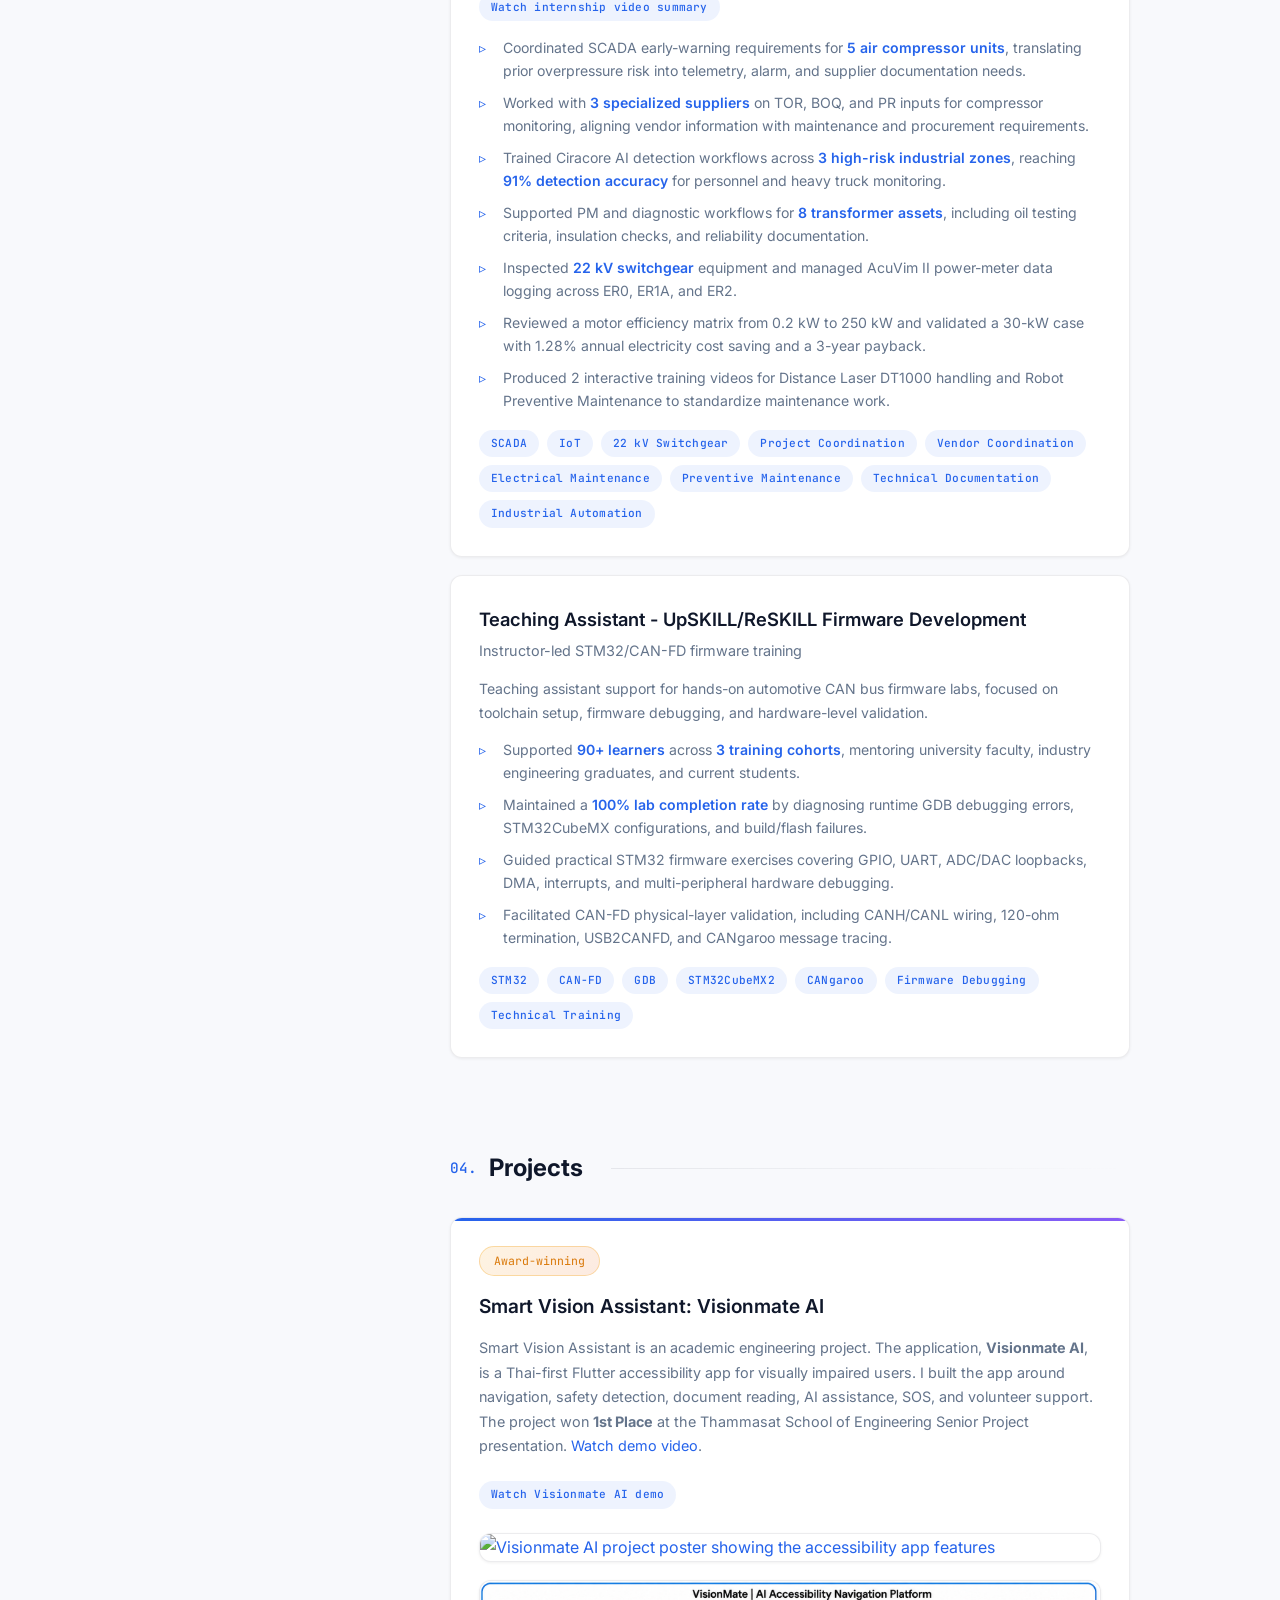
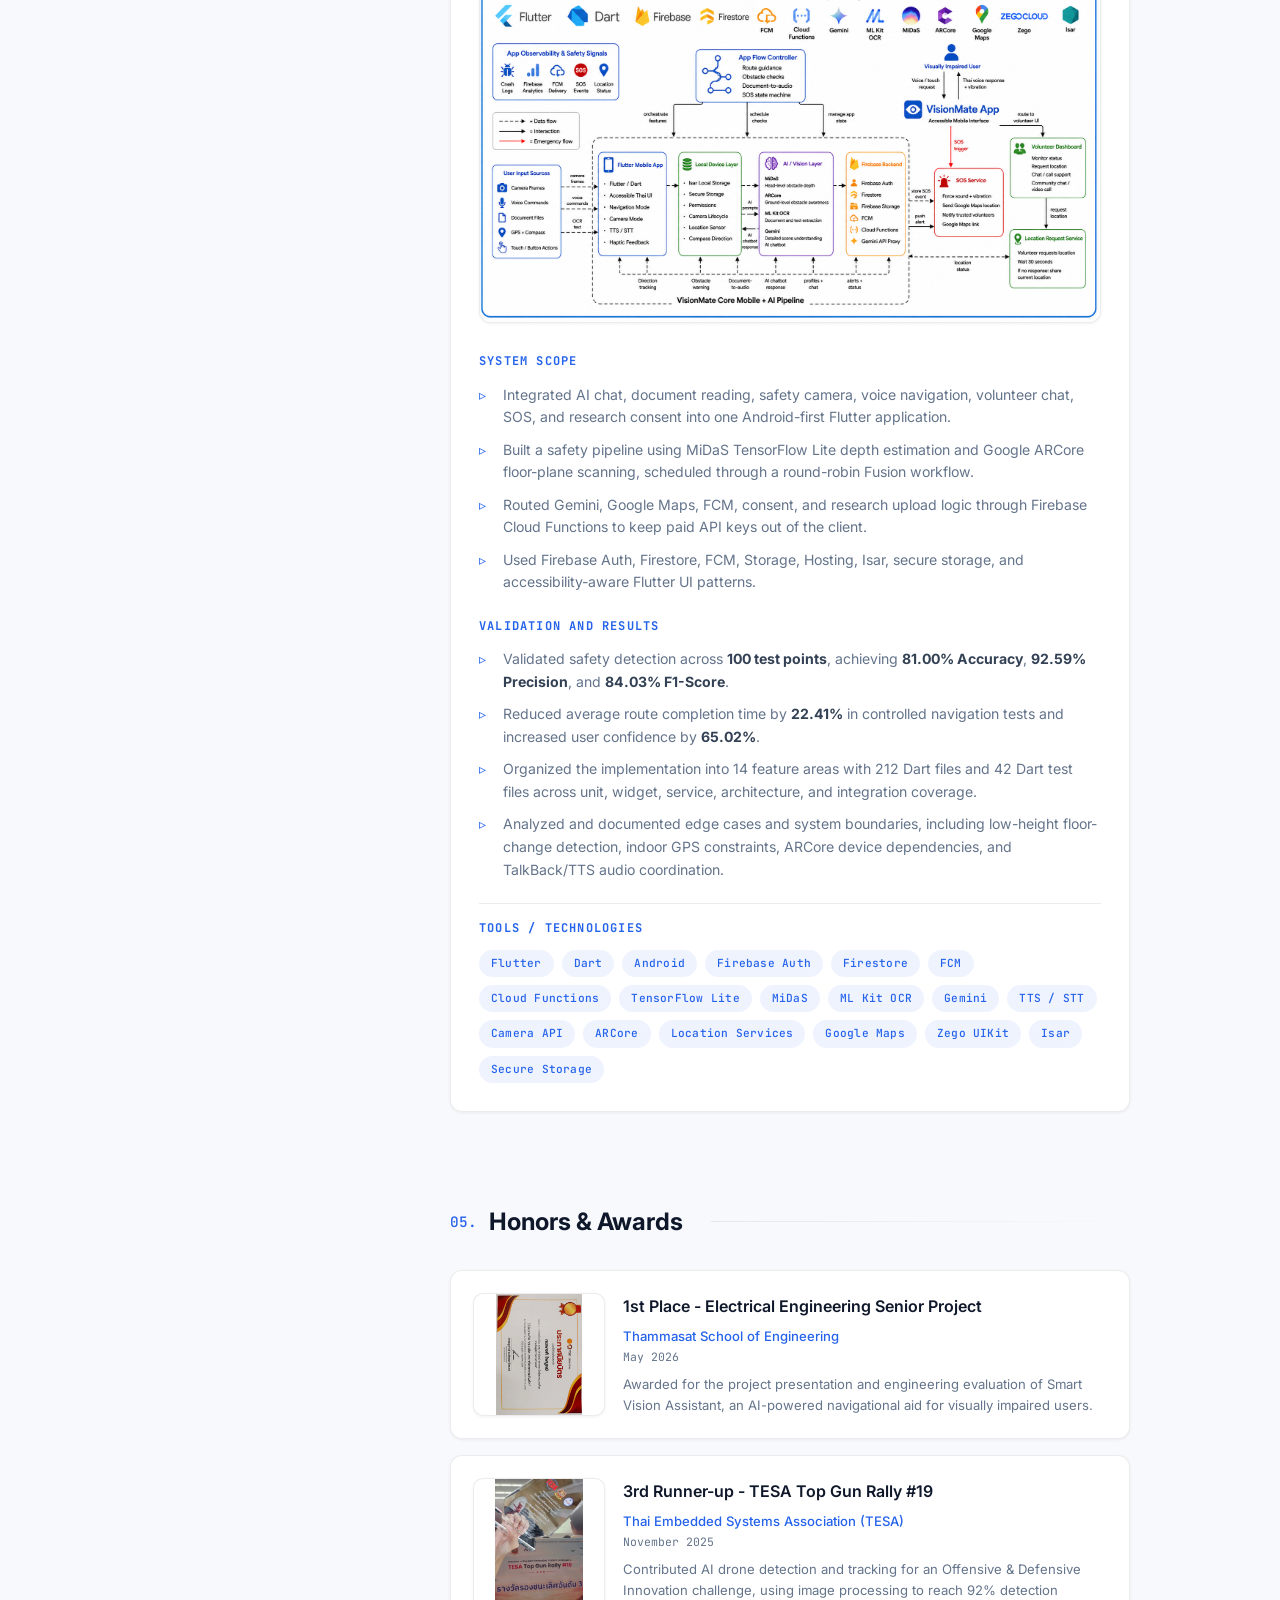
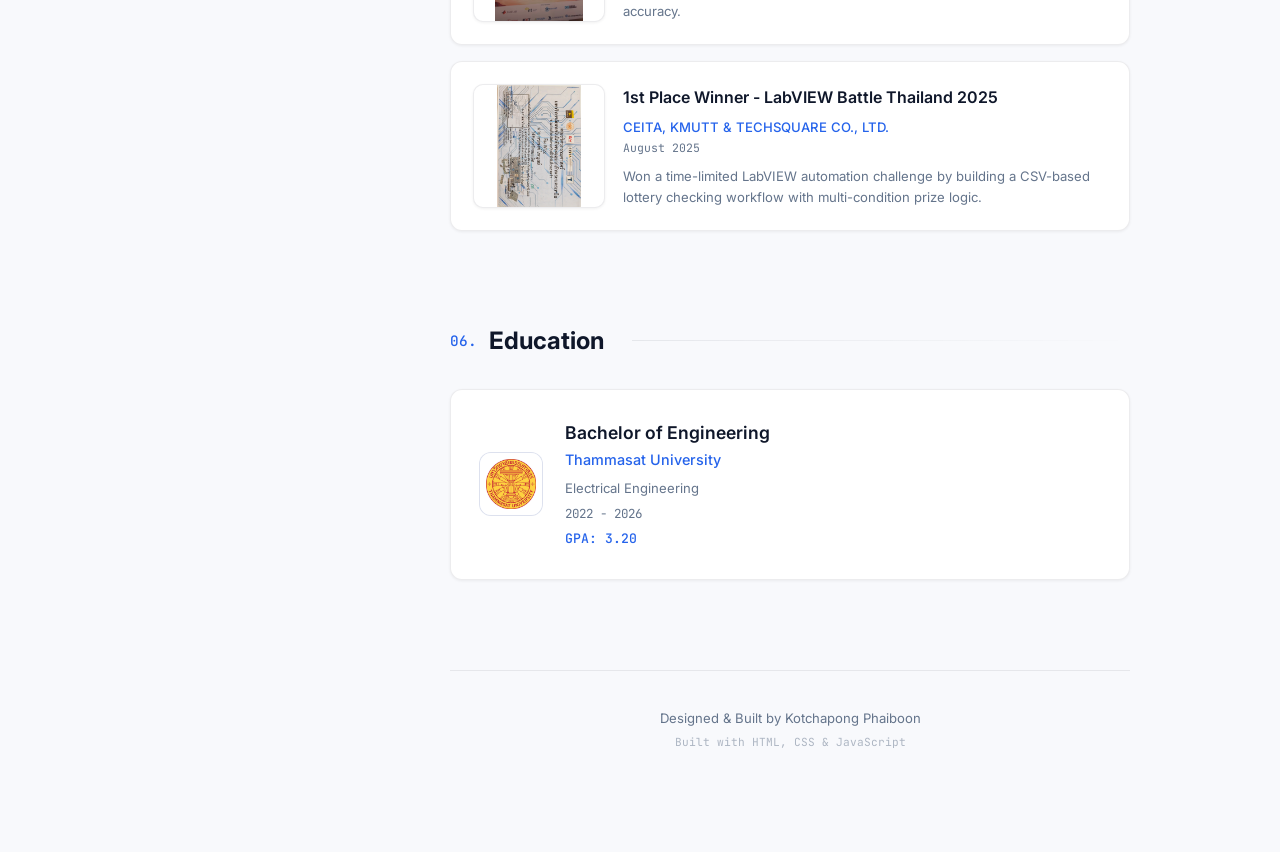
==== commit 00af5207: "Update teaching assistant portfolio copy" ====
--- a/electrical/index.html
+++ b/electrical/index.html
@@ -232,10 +232,10 @@
           </div>
           <p class="exp-description">Teaching assistant support for hands-on automotive CAN bus firmware labs, focused on toolchain setup, firmware debugging, and hardware-level validation.</p>
           <ul class="exp-list">
-            <li>Assisted and mentored <span class="highlight">90+ learners</span> across <span class="highlight">3 cohorts</span>, including university faculty, engineering graduates, and current engineering students.</li>
-            <li>Helped maintain a <span class="highlight">100% lab completion rate</span> by diagnosing GDB debugging errors, STM32CubeMX2 configuration issues, and build/flash failures.</li>
-            <li>Guided STM32 firmware labs covering GPIO, UART, ADC/DAC loopback, DMA, interrupts, and multi-peripheral hardware troubleshooting.</li>
-            <li>Supported CAN-FD physical-layer validation with CANH/CANL wiring, 120-ohm termination, USB2CANFD, FDCAN filters, and CANgaroo message tracing.</li>
+            <li>Supported <span class="highlight">90+ learners</span> across <span class="highlight">3 training cohorts</span>, mentoring university faculty, industry engineering graduates, and current students.</li>
+            <li>Maintained a <span class="highlight">100% lab completion rate</span> by diagnosing runtime GDB debugging errors, STM32CubeMX configurations, and build/flash failures.</li>
+            <li>Guided practical STM32 firmware exercises covering GPIO, UART, ADC/DAC loopbacks, DMA, interrupts, and multi-peripheral hardware debugging.</li>
+            <li>Facilitated CAN-FD physical-layer validation, including CANH/CANL wiring, 120-ohm termination, USB2CANFD, and CANgaroo message tracing.</li>
           </ul>
           <div class="exp-tags">
             <span class="tag">STM32</span>
